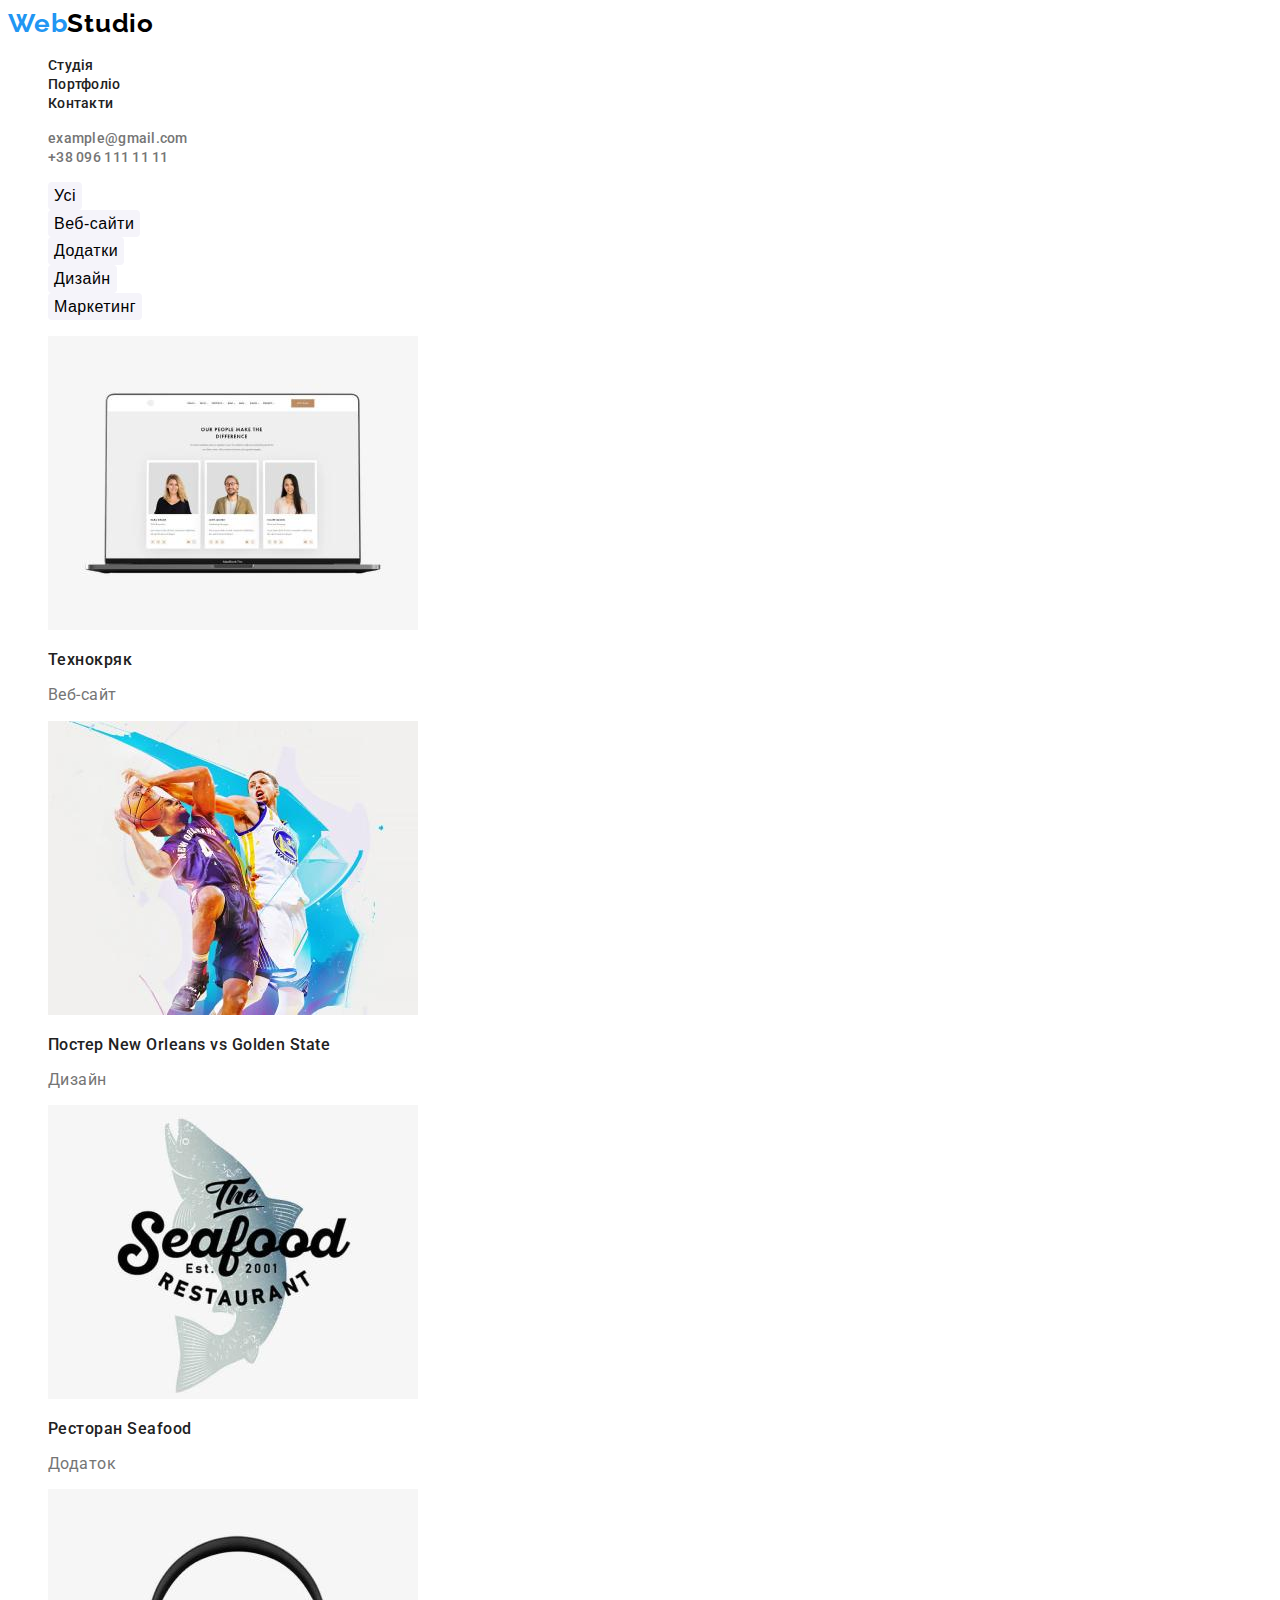
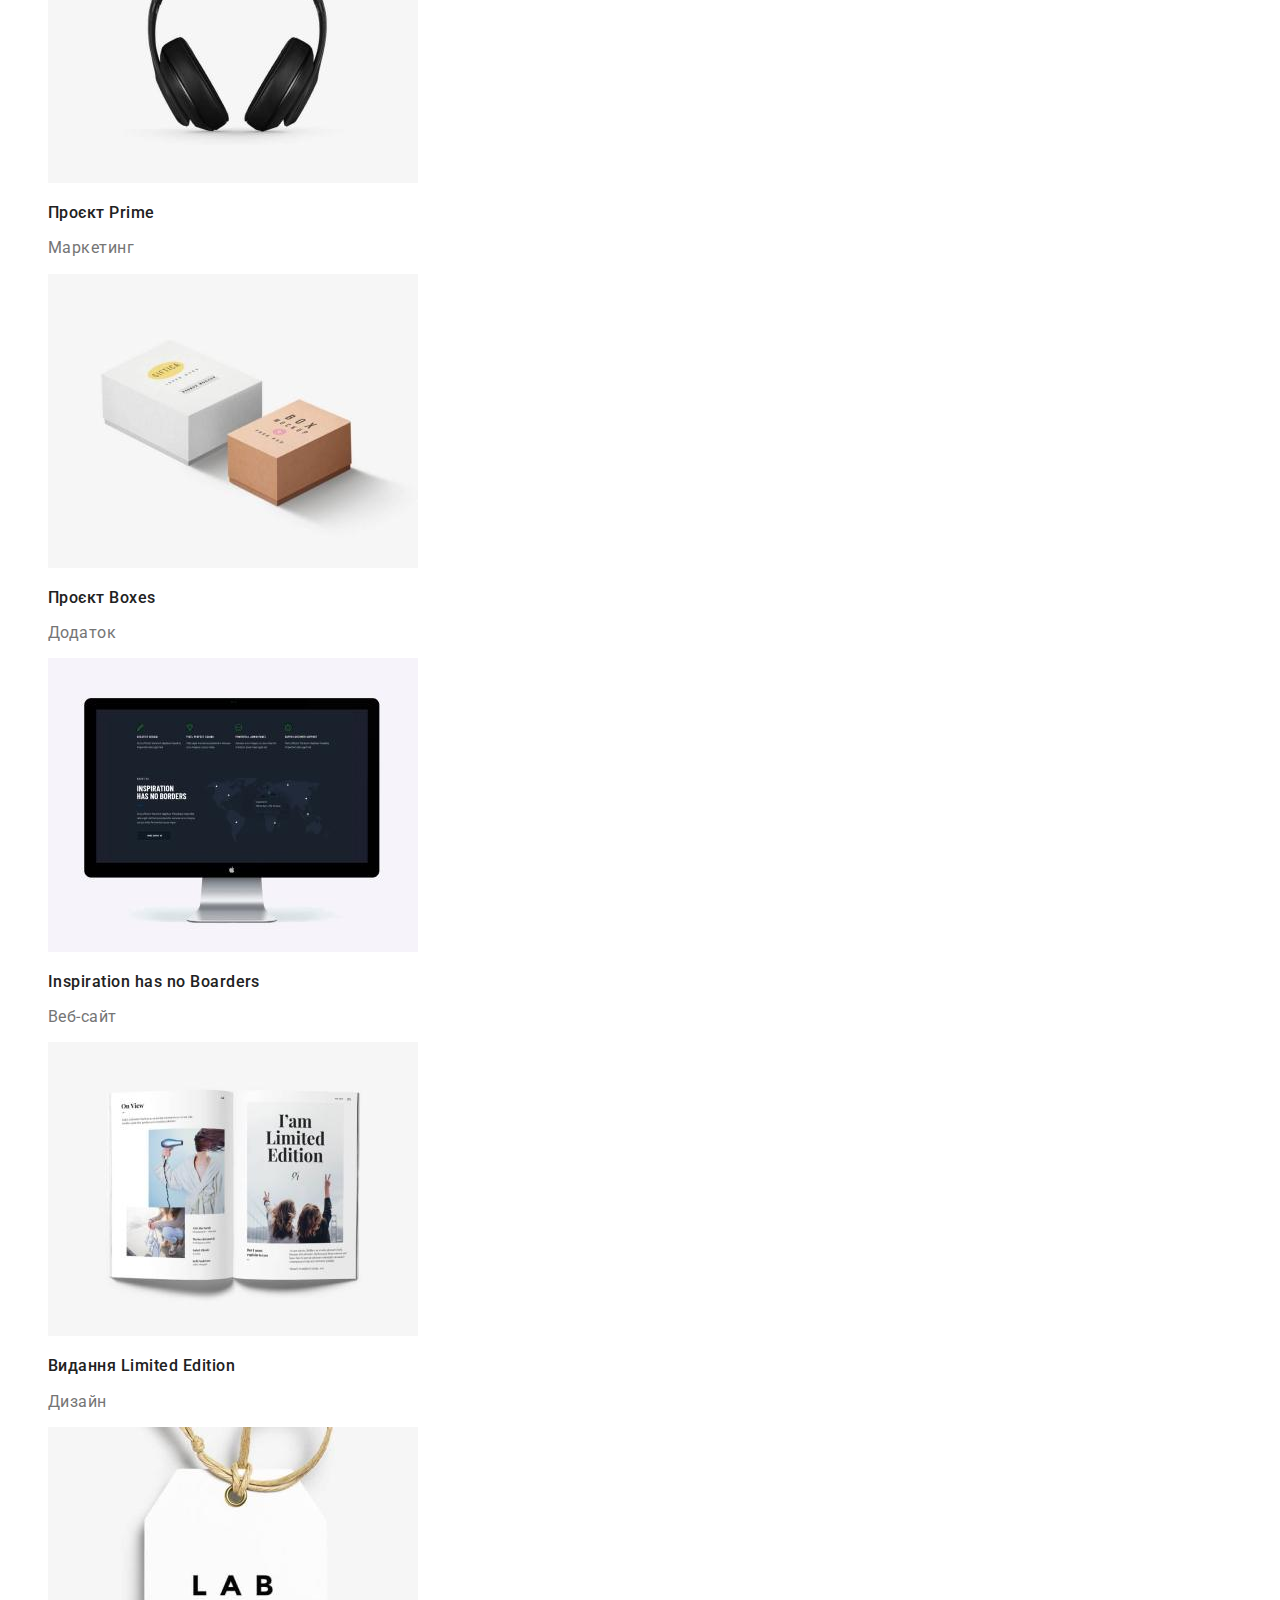
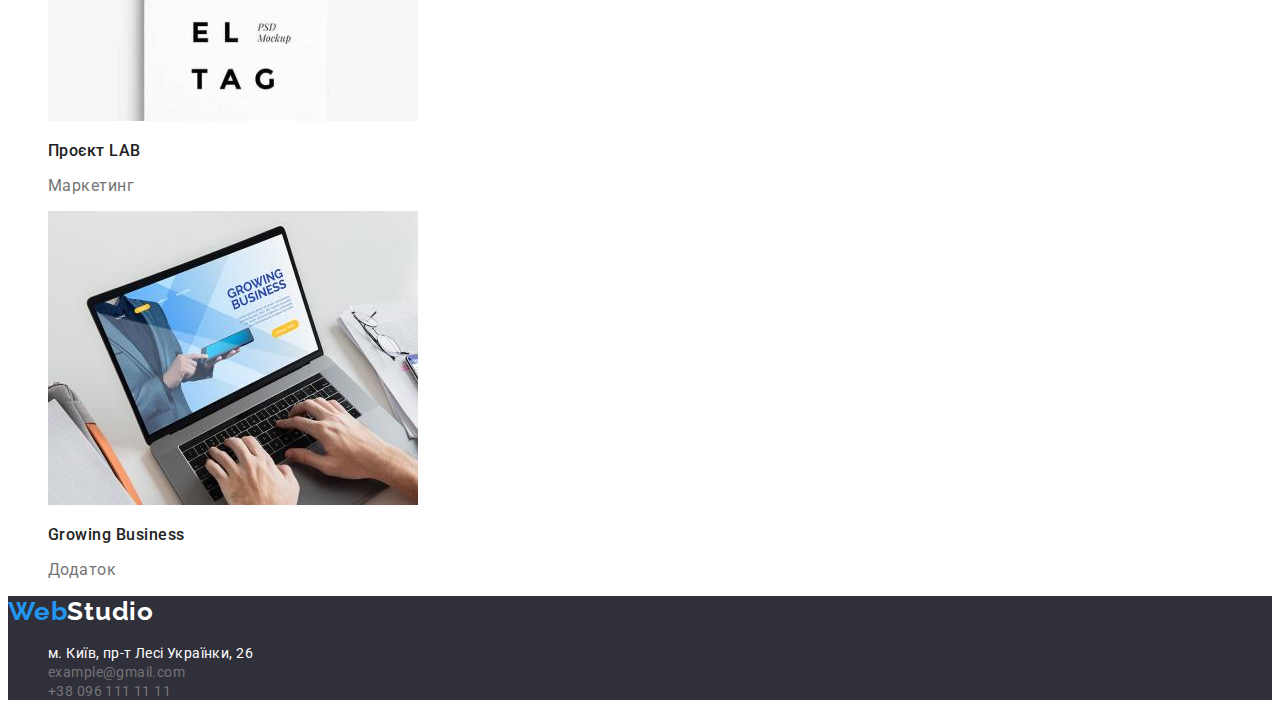
==== portfolio.html @ 1326b2c7 "copied files from goit-markup-hw-02" ====
<!DOCTYPE html>
<html lang="uk">
  <head>
    <meta charset="UTF-8" />
    <meta http-equiv="X-UA-Compatible" content="IE=edge" />
    <meta name="viewport" content="width=device-width, initial-scale=1.0" />
    <title>Портфоліо</title>
    <link rel="stylesheet" href="./css/styles.css" />
    <link rel="preconnect" href="https://fonts.googleapis.com" />
    <link rel="preconnect" href="https://fonts.gstatic.com" crossorigin />
    <link
      href="https://fonts.googleapis.com/css2?family=Raleway:wght@700&family=Roboto:wght@400;500;700;900&display=swap"
      rel="stylesheet"
    />
  </head>
  <body>
    <header>
      <a class="link-logo" href="./index.html"><span>Web</span>Studio</a>
      <nav>
        <ul class="link-nav">
          <li><a class="link" href="./index.html">Студія</a></li>
          <li><a class="link" href="./portfolio.html">Портфоліо</a></li>
          <li><a class="link" href="#">Контакти</a></li>
        </ul>
      </nav>
      <ul class="link-contacts">
        <li>
          <a class="link" href="mailto:info@devstudio.com">example@gmail.com</a>
        </li>
        <li>
          <a class="link" href="tel:+380961111111">+38 096 111 11 11</a>
        </li>
      </ul>
    </header>
    <main>
      <section class="portfolio">
        <h1 class="visually-hidden">Портфоліо</h1>
        <ul>
          <li>
            <button class="btn" type="button">Усі</button>
          </li>
          <li>
            <button class="btn" type="button">Веб-сайти</button>
          </li>
          <li>
            <button class="btn" type="button">Додатки</button>
          </li>
          <li>
            <button class="btn" type="button">Дизайн</button>
          </li>
          <li>
            <button class="btn" type="button">Маркетинг</button>
          </li>
        </ul>
        <ul class="portfolio-list">
          <li>
            <img src="./images/portfolio-img/img_1.jpg" alt="img" width="370" />
            <h3 class="our-works">Технокряк</h3>
            <p class="work-type">Веб-сайт</p>
          </li>
          <li>
            <img src="./images/portfolio-img/img_2.jpg" alt="img" width="370" />
            <h3 class="our-works">Постер New Orleans vs Golden State</h3>
            <p class="work-type">Дизайн</p>
          </li>
          <li>
            <img src="./images/portfolio-img/img_3.jpg" alt="img" width="370" />
            <h3 class="our-works">Ресторан Seafood</h3>
            <p class="work-type">Додаток</p>
          </li>
          <li>
            <img src="./images/portfolio-img/img_4.jpg" alt="img" width="370" />
            <h3 class="our-works">Проєкт Prime</h3>
            <p class="work-type">Маркетинг</p>
          </li>
          <li>
            <img src="./images/portfolio-img/img_5.jpg" alt="img" width="370" />
            <h3 class="our-works">Проєкт Boxes</h3>
            <p class="work-type">Додаток</p>
          </li>
          <li>
            <img src="./images/portfolio-img/img_6.jpg" alt="img" width="370" />
            <h3 class="our-works">Inspiration has no Boarders</h3>
            <p class="work-type">Веб-сайт</p>
          </li>
          <li>
            <img src="./images/portfolio-img/img_7.jpg" alt="img" width="370" />
            <h3 class="our-works">Видання Limited Edition</h3>
            <p class="work-type">Дизайн</p>
          </li>
          <li>
            <img src="./images/portfolio-img/img_8.jpg" alt="img" width="370" />
            <h3 class="our-works">Проєкт LAB</h3>
            <p class="work-type">Маркетинг</p>
          </li>
          <li>
            <img src="./images/portfolio-img/img_9.jpg" alt="img" width="370" />
            <h3 class="our-works">Growing Business</h3>
            <p class="work-type">Додаток</p>
          </li>
        </ul>
      </section>
    </main>
    <footer class="page-bottom">
      <a class="link-logo-bottom" href="./index.html"
        ><span class="web-word">Web</span>Studio</a
      >
      <address class="contacts">
        <ul class="link-contacts">
          <li class="location">
            <a
              class="link-bottom"
              href="https://goo.gl/maps/7kxBD52CgUuhiN939"
              target="_blank"
              rel="noopener nofollow noreferrer"
              >м. Київ, пр-т Лесі Українки, 26</a
            >
          </li>
          <li>
            <a class="link-bottom" href="mailto:info@devstudio.com"
              >example@gmail.com</a
            >
          </li>
          <li>
            <a class="link-bottom" href="tel:+380961111111"
              >+38 096 111 11 11</a
            >
          </li>
        </ul>
      </address>
    </footer>
  </body>
</html>
---- css/styles.css ----
:root {
  --primary-color: #212121;
  --secondary-color: #757575;
  --banner-color: #2f303a;
  --white-color: #fff;
  --black-color: #000;
  --bluelite-color: #2196f3;
  --btnhover-color: #0b79d3;
  --bckgrnd-color: #f5f4fa;
  --main-font-family: "Roboto", sans-serif;
  --additional-font-family: "Raleway", sans-serif;
}

body {
  font-family: var(--main-font-family);
  color: var(--primary-color);
}

ul {
  list-style-type: none;
}

.visually-hidden {
  position: absolute;
  white-space: nowrap;
  width: 1px;
  height: 1px;
  overflow: hidden;
  border: 0;
  padding: 0;
  clip: rect(0 0 0 0);
  clip-path: inset(50%);
  margin: -1px;
}

.contacts {
  font-style: normal;
}

.link-logo {
  font-family: var(--additional-font-family);
  font-size: 26px;
  font-weight: 700;
  line-height: 1.2;
  letter-spacing: 0.03em;
  color: var(--black-color);
  text-decoration: none;
}

.link-logo > span {
  color: var(--bluelite-color);
}

.link {
  font-size: 14px;
  font-weight: 500;
  line-height: 1.1;
  letter-spacing: 0.02em;
  color: var(--primary-color);
  text-decoration: none;
}
.link:hover {
  color: var(--bluelite-color);
}

.link:focus {
  color: var(--bluelite-color);
}

.link-contacts .link {
  color: var(--secondary-color);
}

.link-contacts .link:hover {
  color:var(--bluelite-color);
}

.link-contacts .link:focus {
  color: var(--bluelite-color);
}

.hero {
  background-color: var(--banner-color);
  color: var(--white-color);
}

.hero-heading {
    font-size: 44px;
    font-weight: 900;
    line-height: 1.36;
    text-transform: uppercase;
    letter-spacing: 0.06em;
}

.hero-btn {
  background-color: var(--bluelite-color);
  color: var(--white-color);
  font-size: 16px;
  font-weight: 700;
  line-height: 1.9;
  border: none;
}
.hero-btn:hover {
  background-color: var(--btnhover-color);
}

.points {
  font-size: 14px;
  line-height: 1.1;
  letter-spacing: 0.03em;
  text-transform: uppercase;  
}

.description {
  font-size: 14px;
  line-height: 1.7;
  letter-spacing: 0.03em;
  color: var(--secondary-color);
}

.our-job-heading {
  font-size: 36px;
  line-height: 1.2;
  letter-spacing: 0.03em;
}

.our-team {
  background-color: var(--bckgrnd-color);
}

.our-team-heading {
   font-size: 36px;
   line-height: 1.2;
   letter-spacing: 0.03;

}

.workers {
  font-size: 16px;
  font-weight: 500;
  line-height: 1.2;
  letter-spacing: 0.03em;
}

.position {
    font-size: 16px;
    line-height: 1.2;
    letter-spacing: 0.03em;
    color: var(--secondary-color);
}

.page-bottom {
  background-color: var(--banner-color);
}

.location .link-bottom {
  color: var(--white-color);
}

.link-bottom {
  font-size: 14px;
  line-height: 1.2;
  letter-spacing: 0.03em;
  color: var(--secondary-color);
  text-decoration: none;
}

.link-bottom:hover {
  color: var(--bluelite-color);
}

.link-bottom:focus {
  color: var(--bluelite-color);
}

.link-logo-bottom {
  font-family: var(--additional-font-family);
  font-size: 26px;
  font-weight: 700;
  line-height: 1.2;
  letter-spacing: 0.03em;
  color: var(--white-color);
  text-decoration: none;
}

.link-logo-bottom > span {
  color: var(--bluelite-color);
}

.btn {
  background-color: var(--bckgrnd-color);
  font-weight: 500;
  font-size: 16px;
  line-height: 1.6;
  letter-spacing: 0.03em;
  cursor: pointer;
  border: none;
  border-radius: 4px;
}

.btn:hover {
  background-color: var(--bluelite-color);
  color: var(--white-color);
}

.btn:focus {
  background-color: var(--bluelite-color);
  color: var(--white-color);
}

.our-works   {
  font-size: 16px;
  font-weight: 500;
  line-height: 1.2;
  letter-spacing: 0.03em;
}

.work-type {
  font-size: 16px;
  line-height: 1.2;
  letter-spacing: 0.03em;
  color: var(--secondary-color);
}
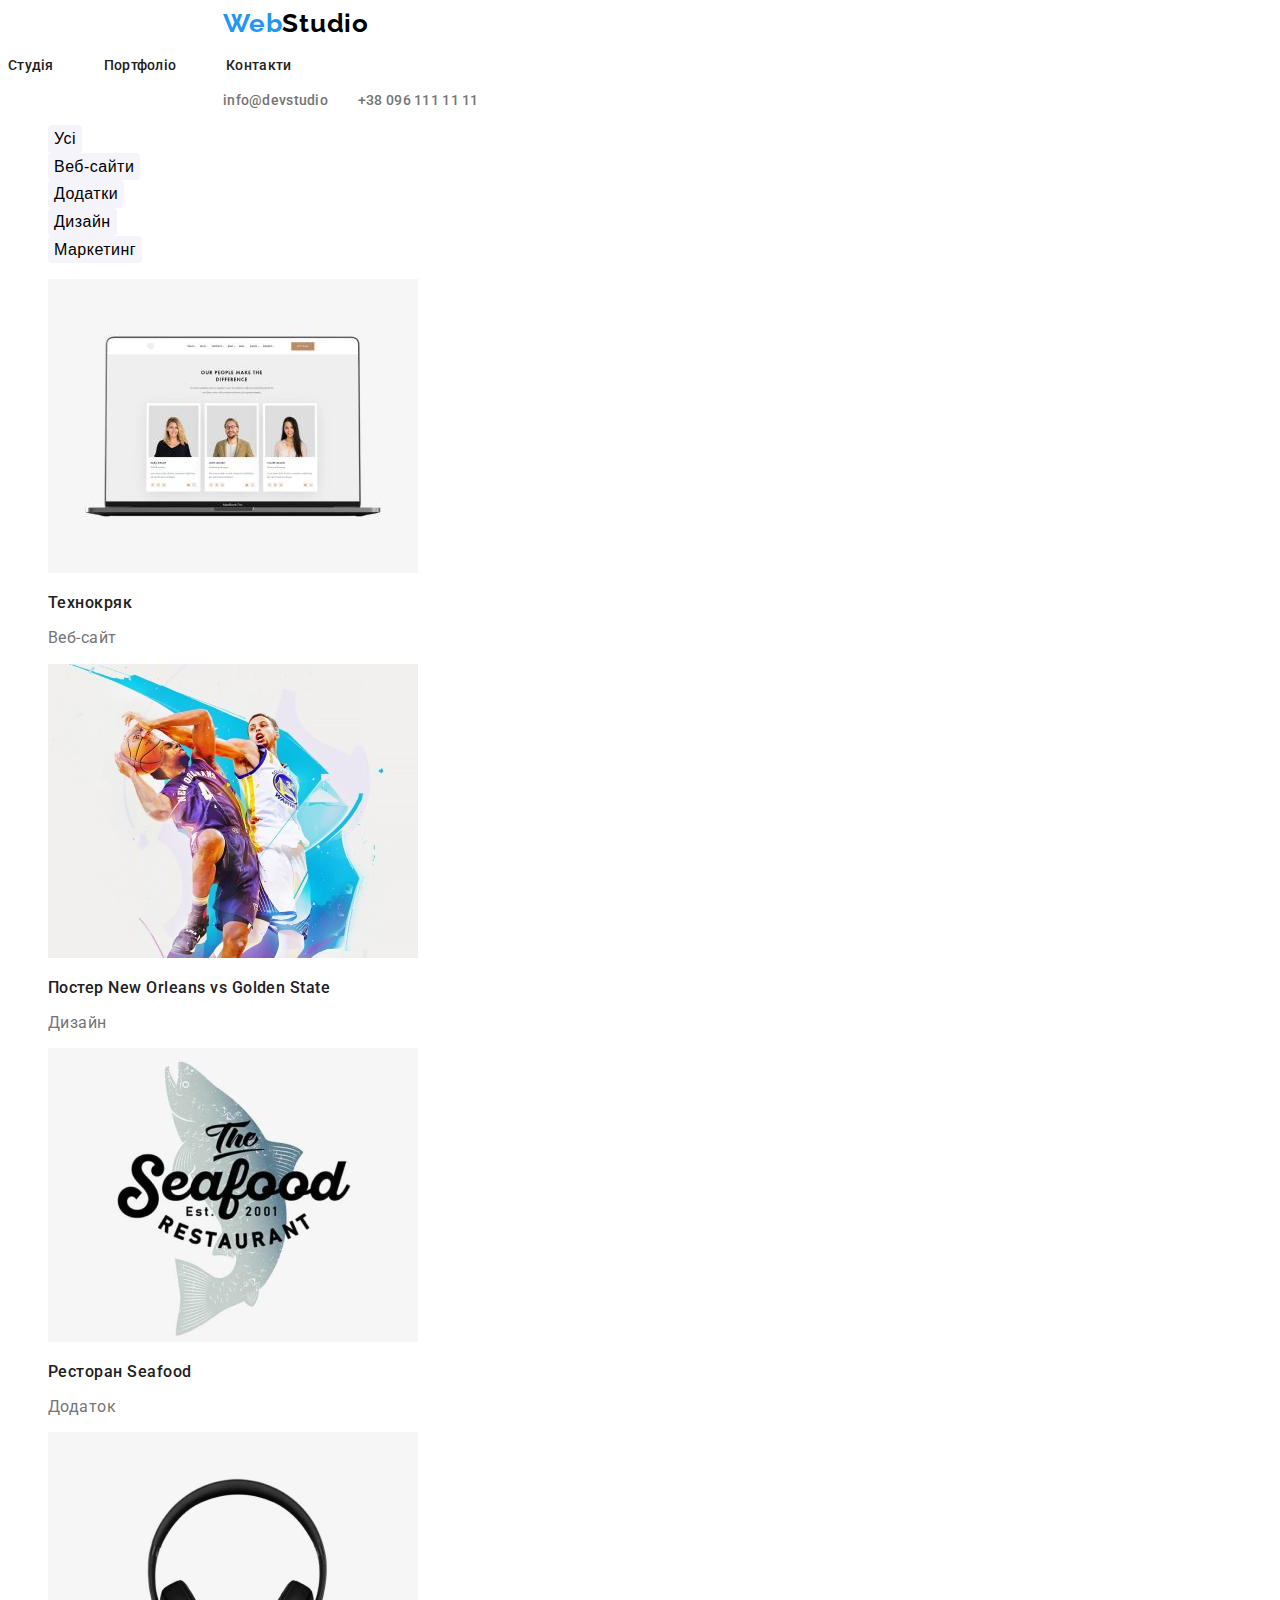
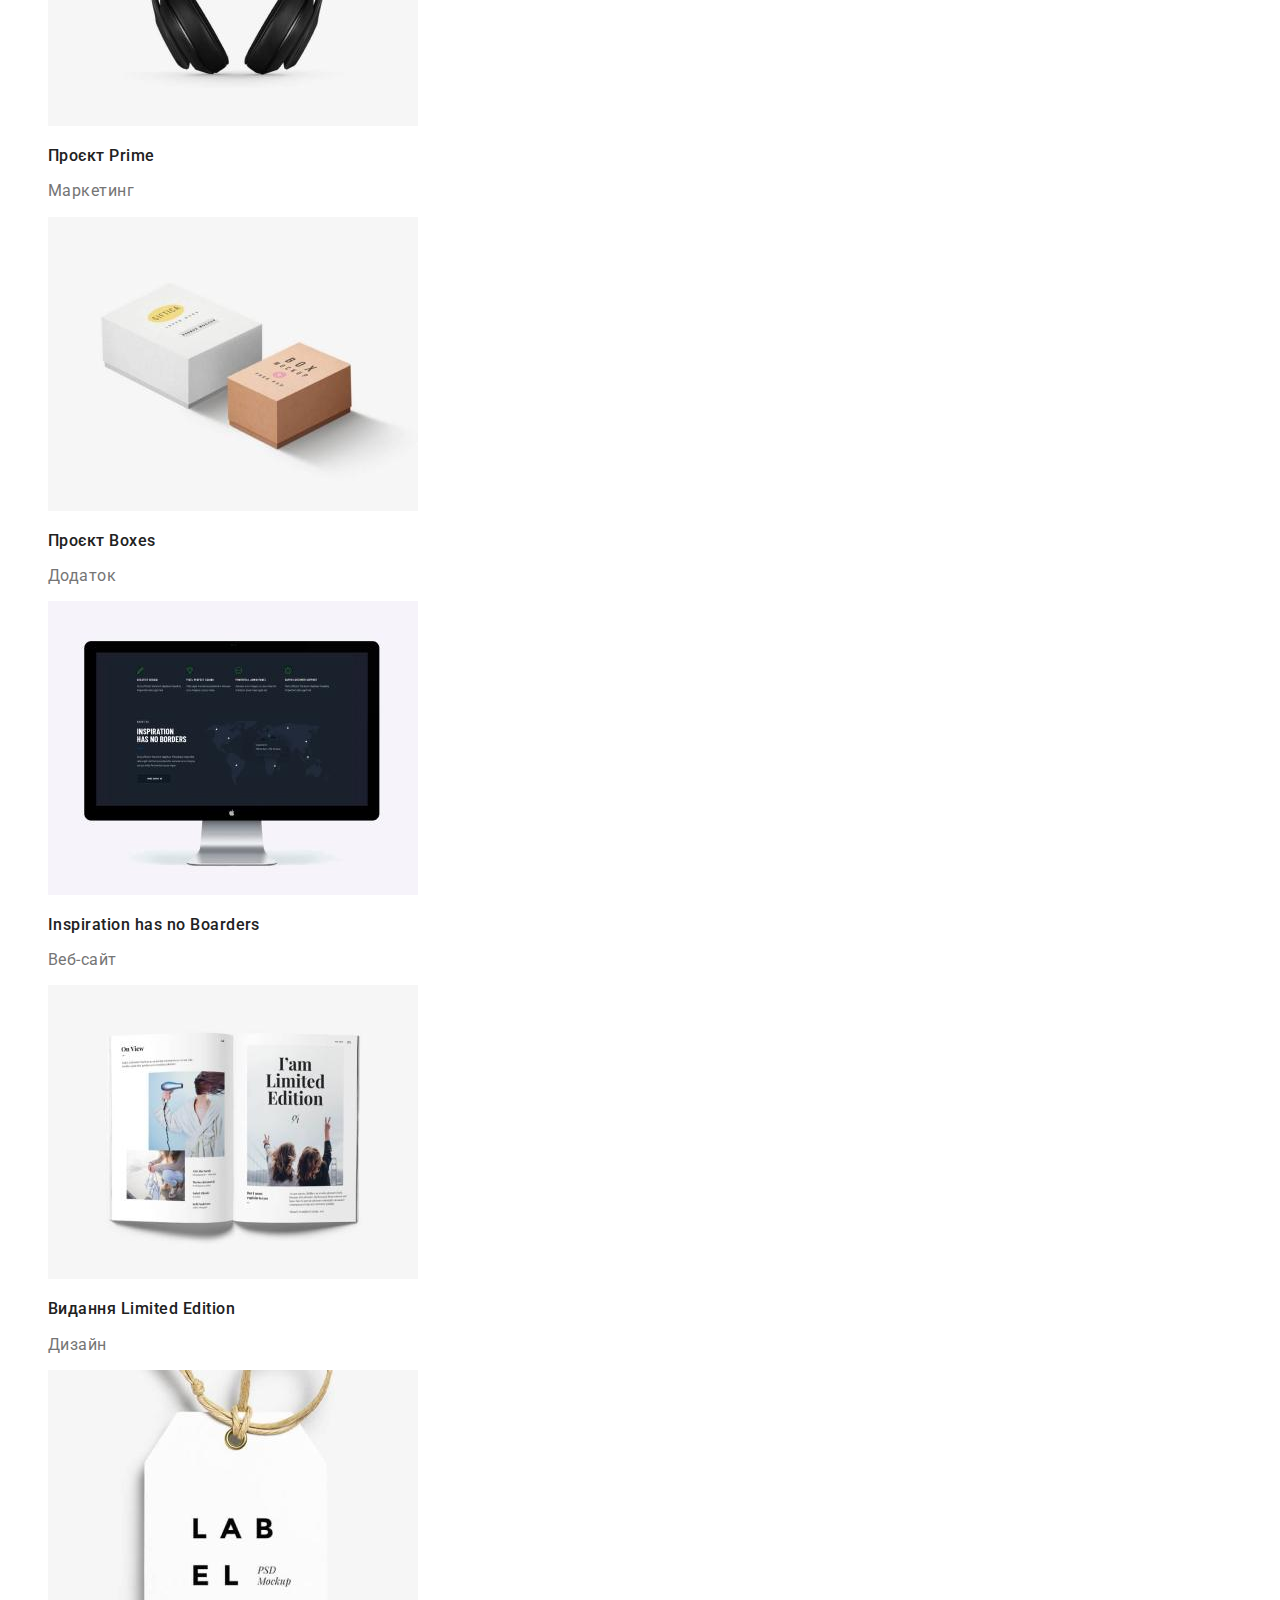
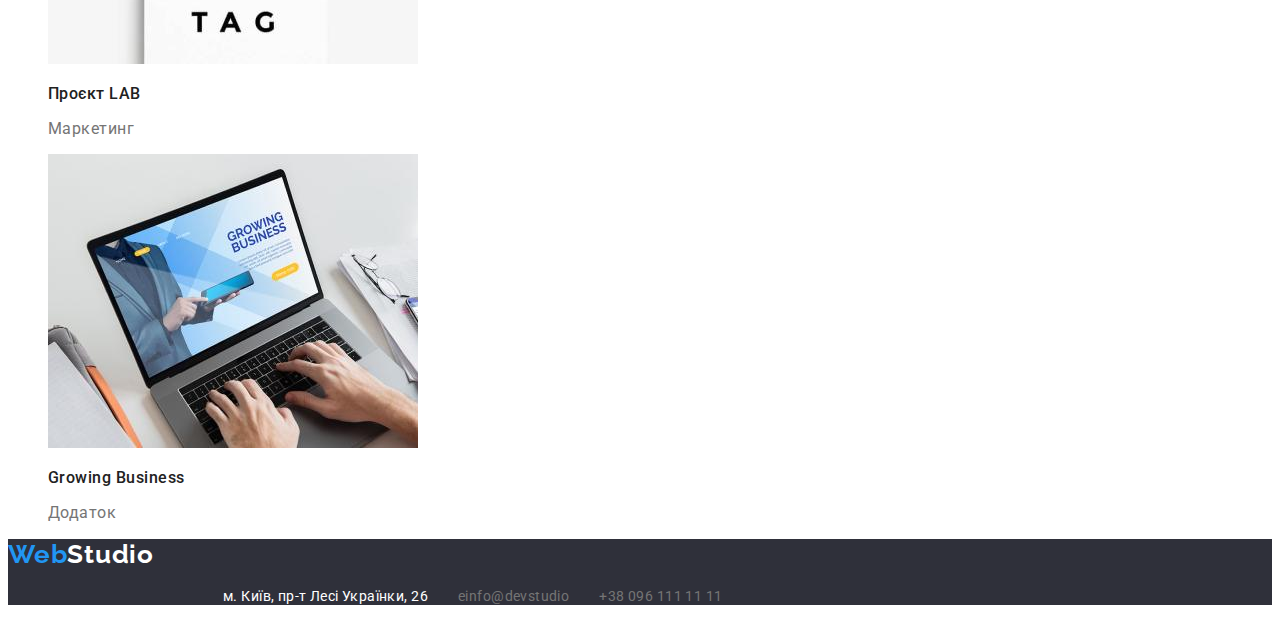
==== commit b82614e2: "finish header" ====
--- a/portfolio.html
+++ b/portfolio.html
@@ -25,7 +25,7 @@
       </nav>
       <ul class="link-contacts">
         <li>
-          <a class="link" href="mailto:info@devstudio.com">example@gmail.com</a>
+          <a class="link" href="mailto:info@devstudio.com">info@devstudio</a>
         </li>
         <li>
           <a class="link" href="tel:+380961111111">+38 096 111 11 11</a>
@@ -118,7 +118,7 @@
           </li>
           <li>
             <a class="link-bottom" href="mailto:info@devstudio.com"
-              >example@gmail.com</a
+              >einfo@devstudio</a
             >
           </li>
           <li>
--- a/css/styles.css
+++ b/css/styles.css
@@ -20,6 +20,40 @@
   list-style-type: none;
 }
 
+.container {
+  max-width: 1230px;
+  margin: 0 auto;
+  padding: 0 15px;
+}
+
+.header-container {
+  display: flex;
+  align-items: center;
+  max-height: 80px;
+  margin: 0 ;
+  border-bottom: 1px ;
+}
+.link-logo {
+  margin-right: 93px;
+  padding-left: 215px;
+}
+
+.link-nav {
+  display: flex;
+  margin-right: auto;
+  padding: 0;
+  gap: 50px;
+}
+
+.link-contacts {
+  display: flex;
+  margin-left: auto;
+  padding-left: 215px;
+  gap: 30px;
+}
+
+
+
 .visually-hidden {
   position: absolute;
   white-space: nowrap;
@@ -90,6 +124,8 @@
     line-height: 1.36;
     text-transform: uppercase;
     letter-spacing: 0.06em;
+    text-align: center;
+    padding: 200px 452px 30px;
 }
 
 .hero-btn {
@@ -99,7 +135,11 @@
   font-weight: 700;
   line-height: 1.9;
   border: none;
-}
+  padding: 10px 32px;
+  box-shadow: 0 4px 4px rgba(0, 0, 0, 0.15);
+  border-radius: 4px;
+  margin: 0 auto;
+ }
 .hero-btn:hover {
   background-color: var(--btnhover-color);
 }
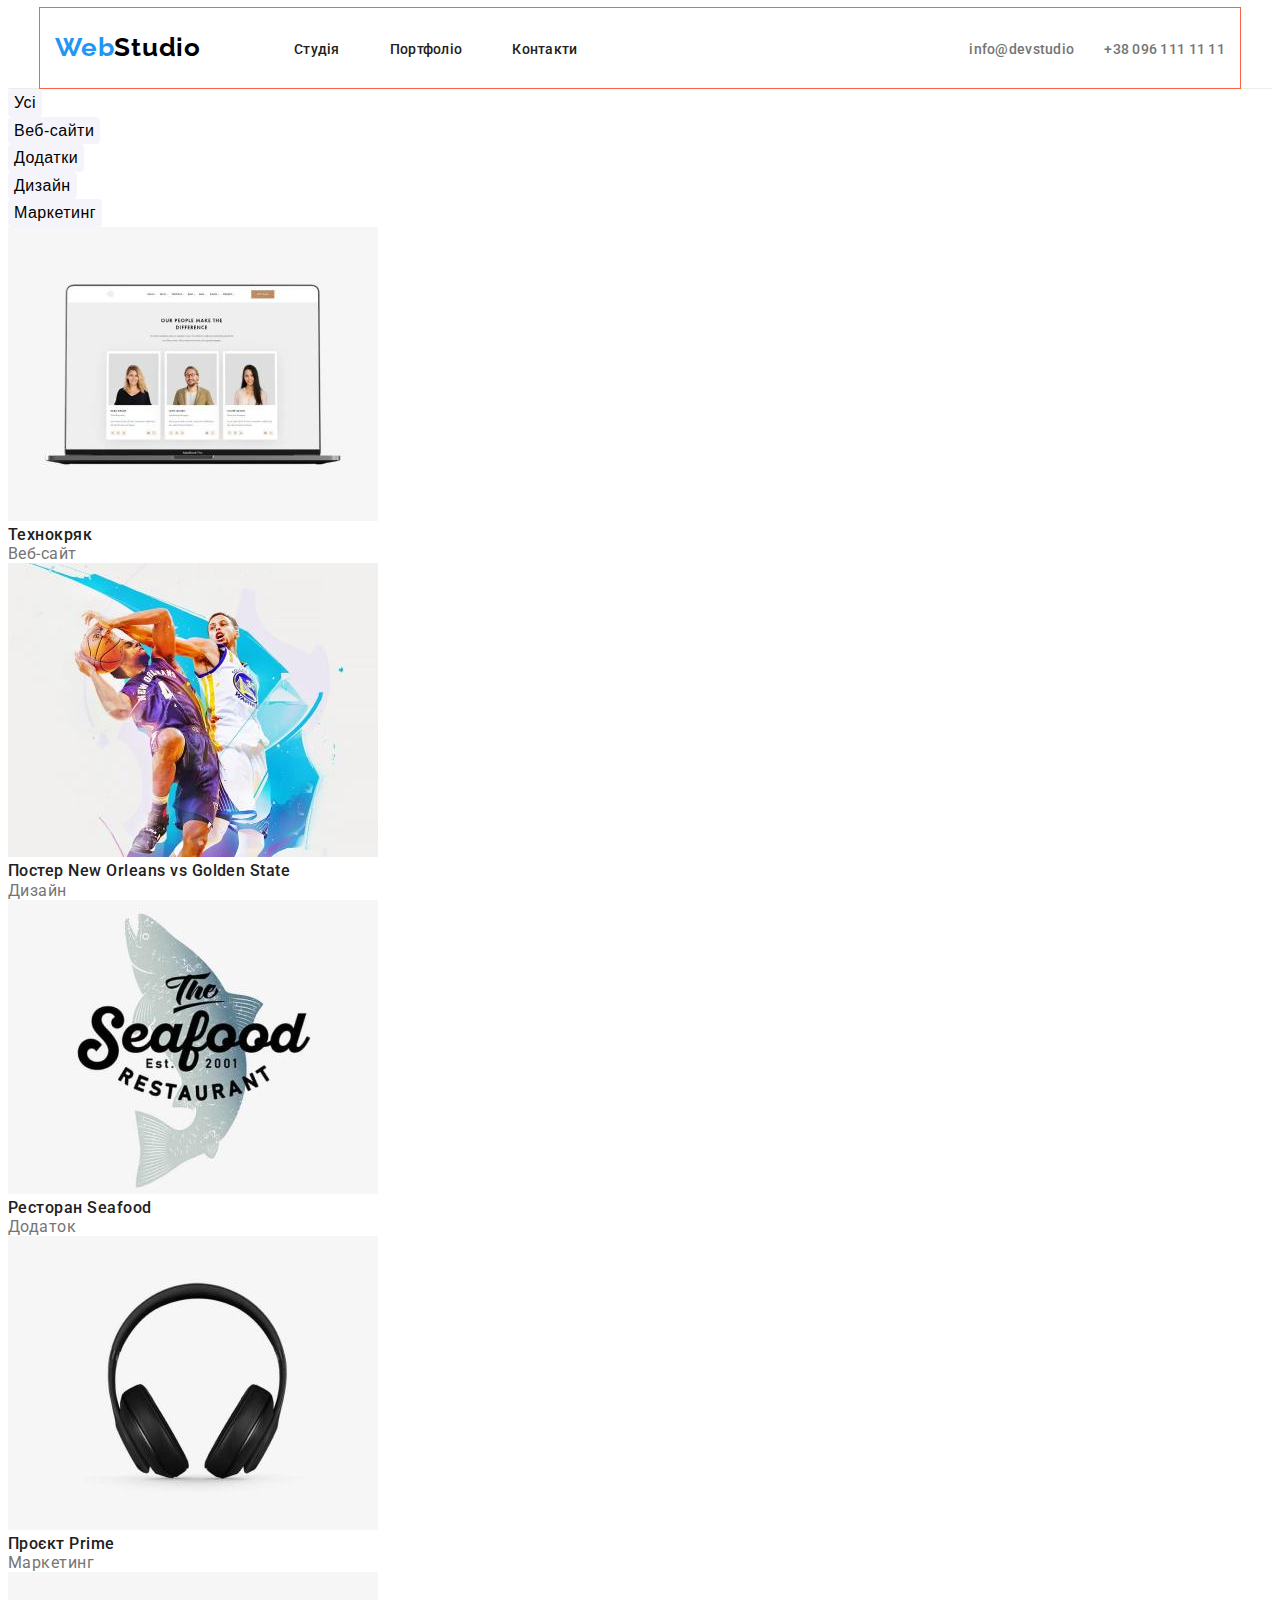
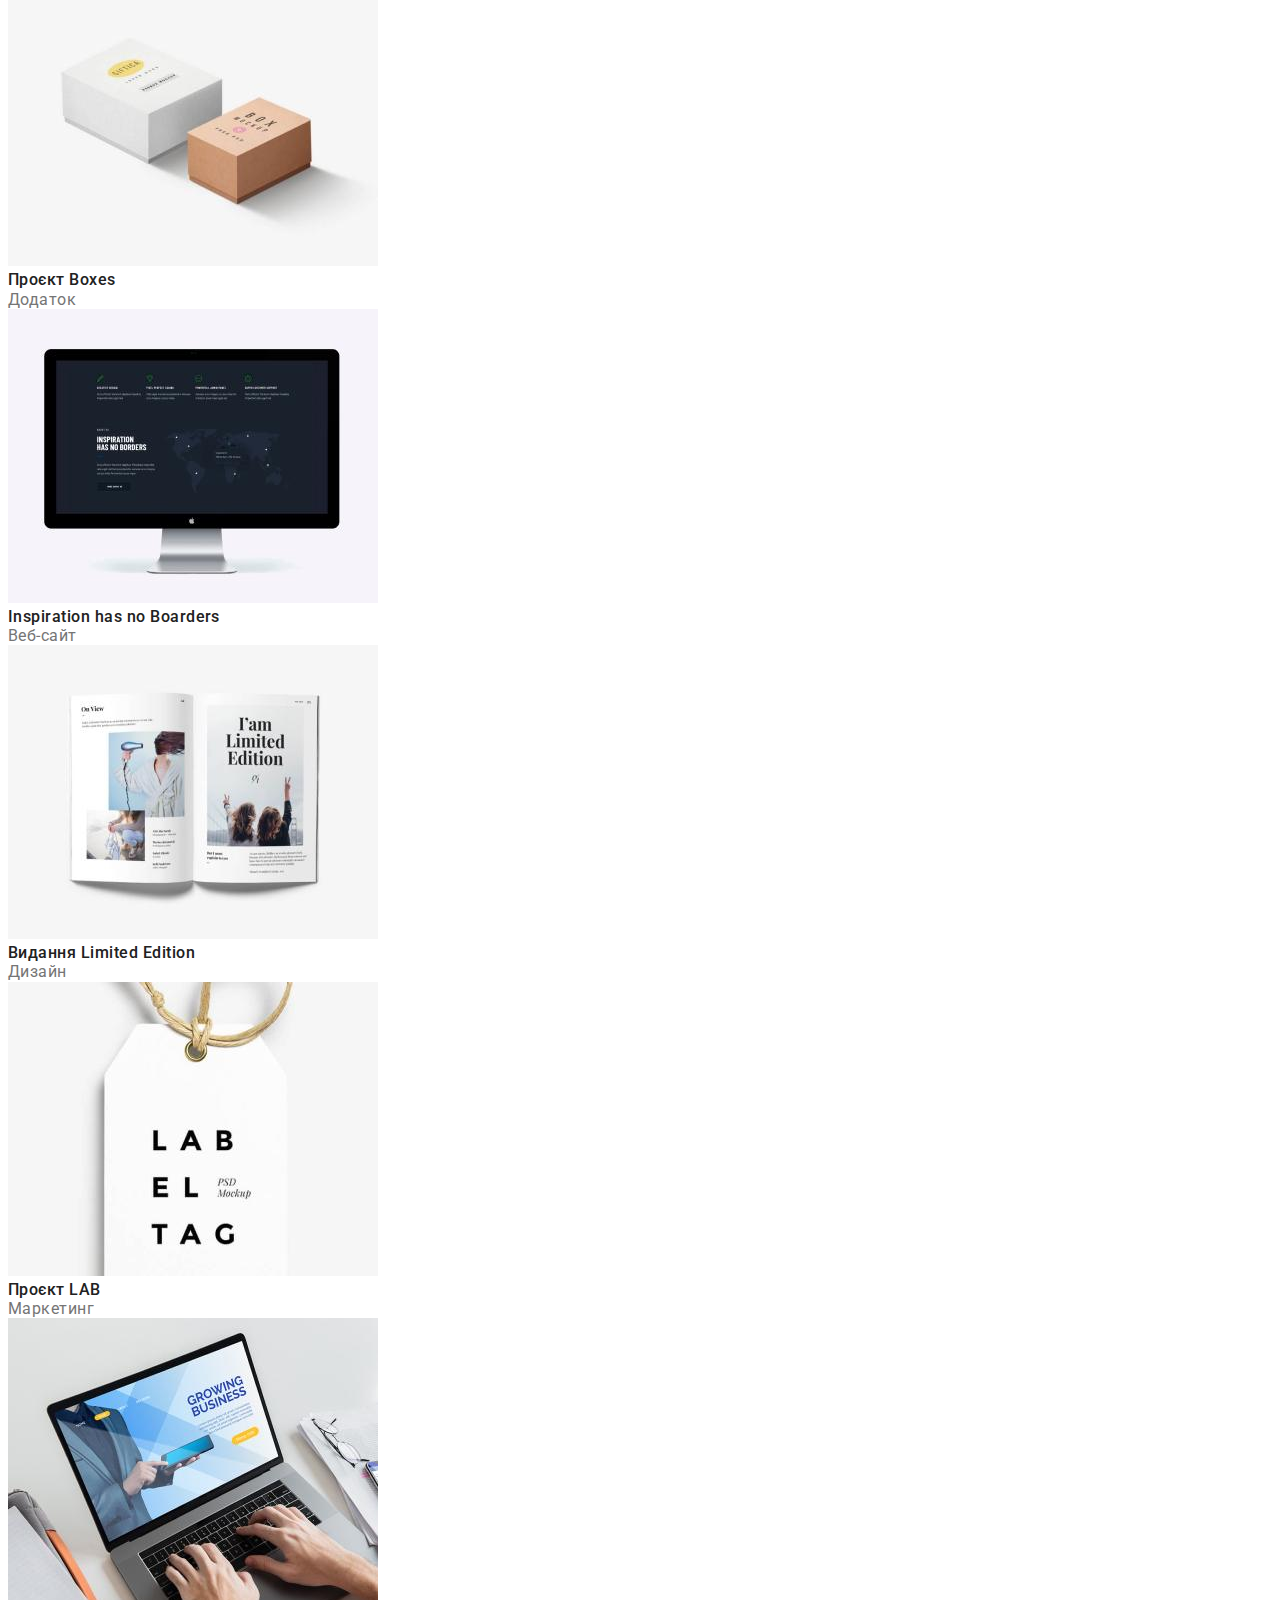
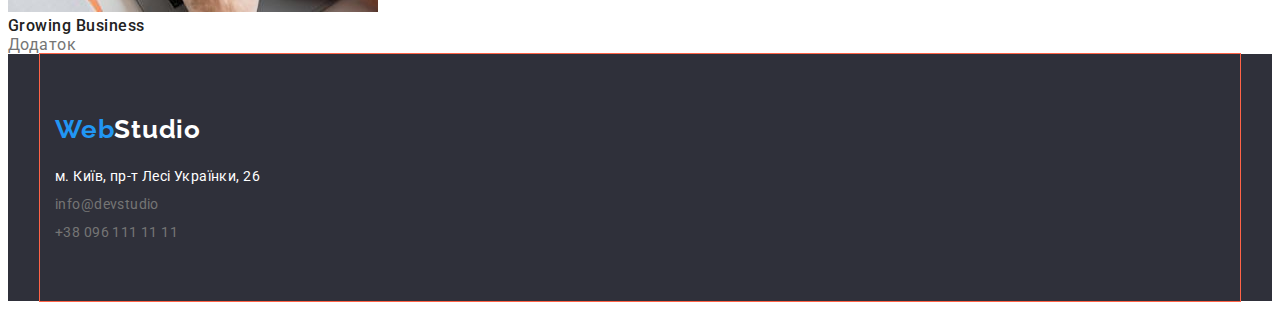
==== commit c0f10a4a: "correct css class link-contacts added with class  with class page-footer" ====
--- a/portfolio.html
+++ b/portfolio.html
@@ -14,23 +14,29 @@
     />
   </head>
   <body>
-    <header>
-      <a class="link-logo" href="./index.html"><span>Web</span>Studio</a>
-      <nav>
-        <ul class="link-nav">
-          <li><a class="link" href="./index.html">Студія</a></li>
-          <li><a class="link" href="./portfolio.html">Портфоліо</a></li>
-          <li><a class="link" href="#">Контакти</a></li>
-        </ul>
-      </nav>
-      <ul class="link-contacts">
-        <li>
-          <a class="link" href="mailto:info@devstudio.com">info@devstudio</a>
-        </li>
-        <li>
-          <a class="link" href="tel:+380961111111">+38 096 111 11 11</a>
-        </li>
-      </ul>
+    <header class="header-page">
+      <div class="container">
+        <div class="header-container">
+          <a class="link-logo" href="./index.html"><span>Web</span>Studio</a>
+          <nav>
+            <ul class="link-nav">
+              <li><a class="link" href="./index.html">Студія</a></li>
+              <li><a class="link" href="./portfolio.html">Портфоліо</a></li>
+              <li><a class="link" href="#">Контакти</a></li>
+            </ul>
+          </nav>
+          <ul class="link-contacts">
+            <li>
+              <a class="link" href="mailto:info@devstudio.com"
+                >info@devstudio</a
+              >
+            </li>
+            <li>
+              <a class="link" href="tel:+380961111111">+38 096 111 11 11</a>
+            </li>
+          </ul>
+        </div>
+      </div>
     </header>
     <main>
       <section class="portfolio">
@@ -102,32 +108,34 @@
       </section>
     </main>
     <footer class="page-bottom">
-      <a class="link-logo-bottom" href="./index.html"
-        ><span class="web-word">Web</span>Studio</a
-      >
-      <address class="contacts">
-        <ul class="link-contacts">
-          <li class="location">
-            <a
-              class="link-bottom"
-              href="https://goo.gl/maps/7kxBD52CgUuhiN939"
-              target="_blank"
-              rel="noopener nofollow noreferrer"
-              >м. Київ, пр-т Лесі Українки, 26</a
-            >
-          </li>
-          <li>
-            <a class="link-bottom" href="mailto:info@devstudio.com"
-              >einfo@devstudio</a
-            >
-          </li>
-          <li>
-            <a class="link-bottom" href="tel:+380961111111"
-              >+38 096 111 11 11</a
-            >
-          </li>
-        </ul>
-      </address>
+      <div class="container">
+        <a class="link-logo-bottom" href="./index.html"
+          ><span class="web-word">Web</span>Studio</a
+        >
+        <address class="contacts">
+          <ul class="link-contacts page-footer">
+            <li class="location">
+              <a
+                class="link-bottom"
+                href="https://goo.gl/maps/7kxBD52CgUuhiN939"
+                target="_blank"
+                rel="noopener nofollow noreferrer"
+                >м. Київ, пр-т Лесі Українки, 26</a
+              >
+            </li>
+            <li class="link-contacts-item">
+              <a class="link-bottom" href="mailto:info@devstudio.com"
+                >info@devstudio</a
+              >
+            </li>
+            <li class="link-contacts-item">
+              <a class="link-bottom" href="tel:+380961111111"
+                >+38 096 111 11 11</a
+              >
+            </li>
+          </ul>
+        </address>
+      </div>
     </footer>
   </body>
 </html>
--- a/css/styles.css
+++ b/css/styles.css
@@ -7,6 +7,7 @@
   --bluelite-color: #2196f3;
   --btnhover-color: #0b79d3;
   --bckgrnd-color: #f5f4fa;
+  --border-bottom-color: #ececec;
   --main-font-family: "Roboto", sans-serif;
   --additional-font-family: "Raleway", sans-serif;
 }
@@ -20,35 +21,42 @@
   list-style-type: none;
 }
 
+h1, h2, h3, h4, h5, h6, p, ul {
+  margin: 0;
+  padding: 0;
+}
+
 .container {
-  max-width: 1230px;
+  max-width: 1170px;
   margin: 0 auto;
   padding: 0 15px;
+  outline:  1px solid tomato;
+}
+.header-page {
+  border-bottom: 1px solid var(--border-bottom-color);
 }
 
 .header-container {
   display: flex;
   align-items: center;
+  margin: 0;
   max-height: 80px;
-  margin: 0 ;
-  border-bottom: 1px ;
-}
-.link-logo {
-  margin-right: 93px;
-  padding-left: 215px;
 }
 
 .link-nav {
   display: flex;
   margin-right: auto;
-  padding: 0;
+  margin-top: 0;
+  margin-bottom: 0;
+  padding: 32px 0;
   gap: 50px;
 }
 
 .link-contacts {
   display: flex;
   margin-left: auto;
-  padding-left: 215px;
+  padding-top: 32px;
+  padding-bottom: 32px;
   gap: 30px;
 }
 
@@ -79,6 +87,8 @@
   letter-spacing: 0.03em;
   color: var(--black-color);
   text-decoration: none;
+  margin-right: 93px;
+  padding: 24px 0 25px 0px;
 }
 
 .link-logo > span {
@@ -116,7 +126,19 @@
 .hero {
   background-color: var(--banner-color);
   color: var(--white-color);
-}
+  margin-top: 0;
+  max-width: 1600px;
+  margin-right: auto;
+  margin-left: auto;
+}
+
+.hero-container {
+  display: flex;
+  flex-direction: column;
+  align-items: center;
+  gap: 30px;
+}
+
 
 .hero-heading {
     font-size: 44px;
@@ -125,10 +147,12 @@
     text-transform: uppercase;
     letter-spacing: 0.06em;
     text-align: center;
-    padding: 200px 452px 30px;
+    padding: 200px 452px 0;
+    
 }
 
 .hero-btn {
+  display: flex;
   background-color: var(--bluelite-color);
   color: var(--white-color);
   font-size: 16px;
@@ -138,30 +162,49 @@
   padding: 10px 32px;
   box-shadow: 0 4px 4px rgba(0, 0, 0, 0.15);
   border-radius: 4px;
-  margin: 0 auto;
+  margin-bottom: 200px;
+  
  }
 .hero-btn:hover {
   background-color: var(--btnhover-color);
 }
 
+.advantages {
+  display: flex;
+  padding-top: 94px;
+  gap: 30px;
+}
+
 .points {
   font-size: 14px;
   line-height: 1.1;
   letter-spacing: 0.03em;
-  text-transform: uppercase;  
-}
+  text-transform: uppercase;
+  margin-bottom: 10px;
+ }
 
 .description {
   font-size: 14px;
   line-height: 1.7;
   letter-spacing: 0.03em;
   color: var(--secondary-color);
+  margin-bottom: 118px;
 }
 
 .our-job-heading {
   font-size: 36px;
   line-height: 1.2;
   letter-spacing: 0.03em;
+  text-align: center;
+  margin-bottom: 50px;
+}
+
+.our-job-items {
+  display: flex;
+  justify-content: space-between;
+  max-height: 294px;
+  padding-bottom: 94px;
+  
 }
 
 .our-team {
@@ -169,13 +212,27 @@
 }
 
 .our-team-heading {
-   font-size: 36px;
-   line-height: 1.2;
-   letter-spacing: 0.03;
-
-}
-
-.workers {
+  font-size: 36px;
+  line-height: 1.2;
+  letter-spacing: 0.03;
+  text-align: center;
+  padding-top: 94px;
+  margin-bottom: 50px;
+}
+
+.our-team-workers {
+  display: flex;
+  gap: 30px;
+  padding-bottom: 94px;
+}
+
+.our-team-worker {
+  background-color: var(--white-color);
+  box-shadow: 0px 1px 3px rgba(0, 0, 0, 0.12), 0px 1px 1px rgba(0, 0, 0, 0.14), 0px 2px 1px rgba(0, 0, 0, 0.2);
+  border-radius: 0px 0px 4px 4px;
+}
+
+.worker {
   font-size: 16px;
   font-weight: 500;
   line-height: 1.2;
@@ -191,6 +248,22 @@
 
 .page-bottom {
   background-color: var(--banner-color);
+  max-width: 1600px;
+  margin: 0 auto;
+}
+
+.page-footer {
+  display: inline-block;
+  padding-top: 20px;
+  padding-bottom: 60px;
+}
+
+.location {
+  margin-bottom: 9px;
+}
+
+.link-contacts-item:not(:last-child) {
+  margin-bottom: 9px;
 }
 
 .location .link-bottom {
@@ -221,6 +294,8 @@
   letter-spacing: 0.03em;
   color: var(--white-color);
   text-decoration: none;
+  display: inline-block;
+  padding-top: 60px;
 }
 
 .link-logo-bottom > span {
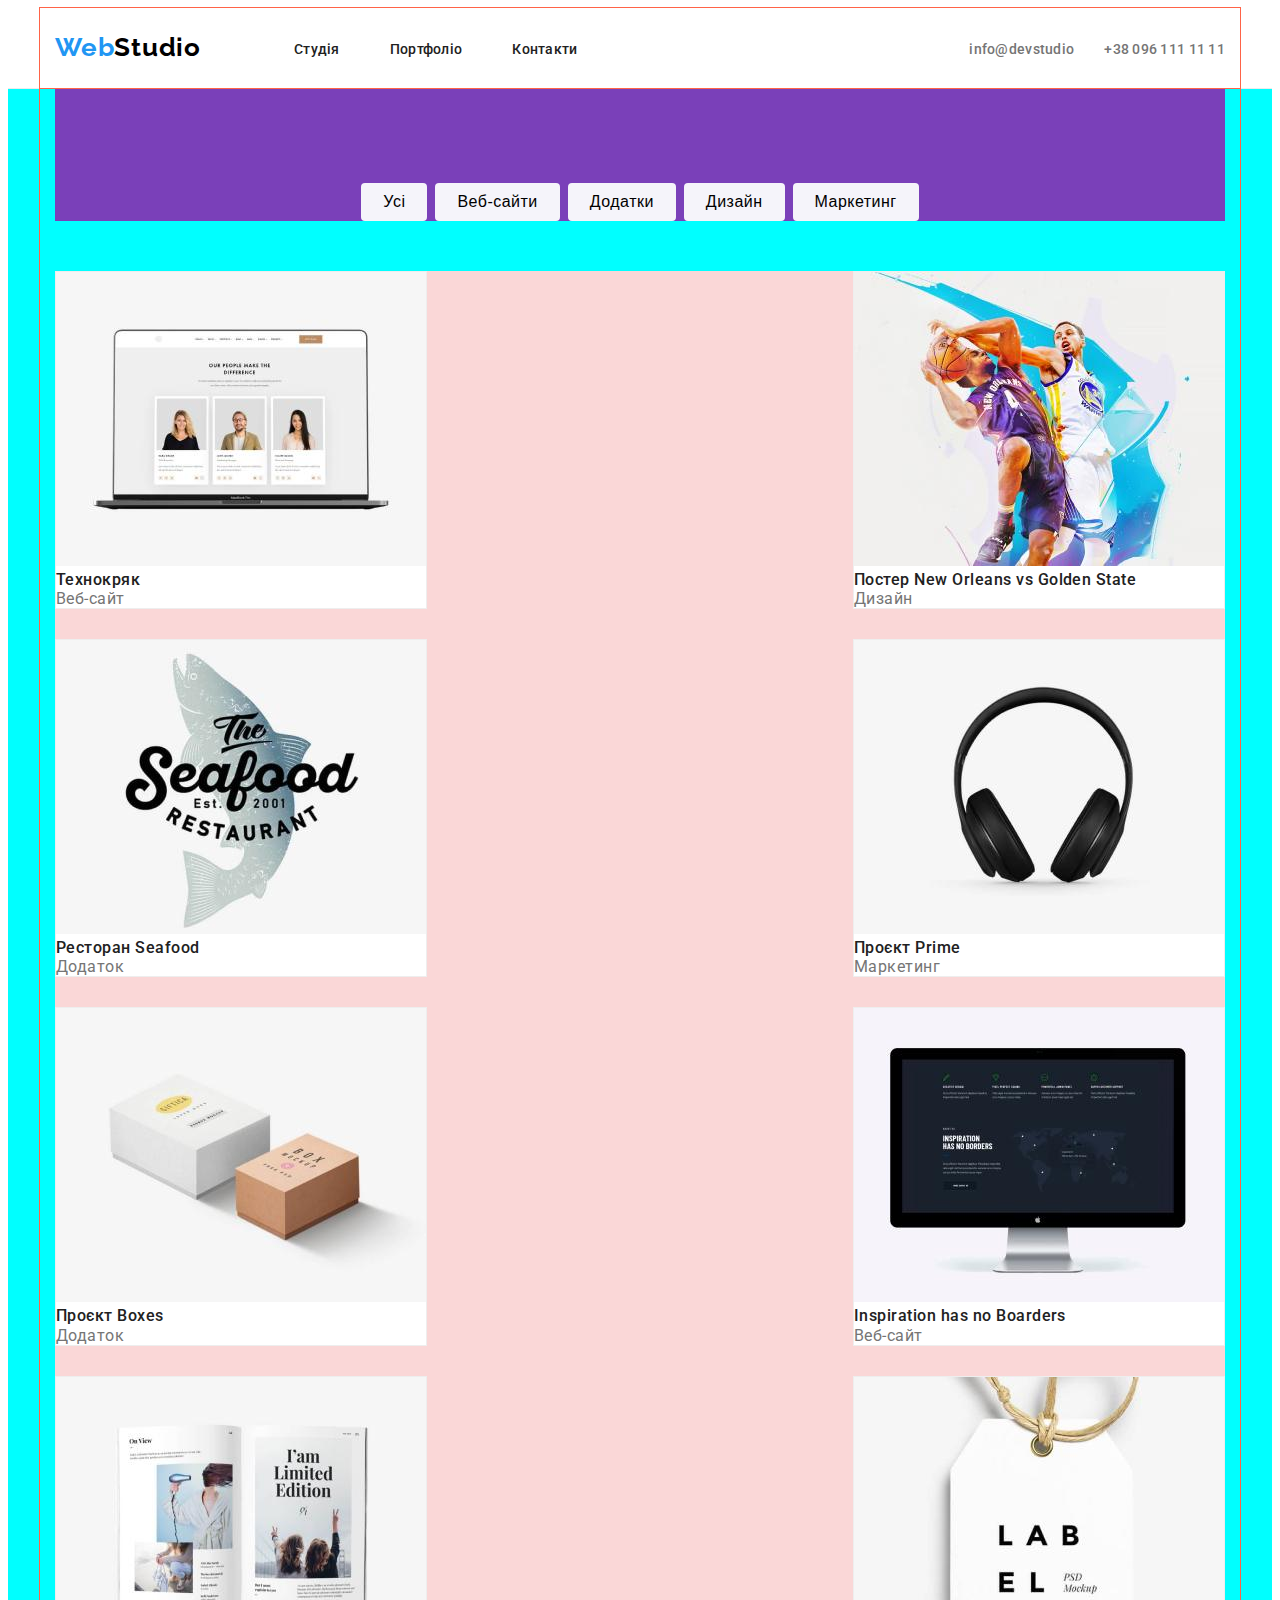
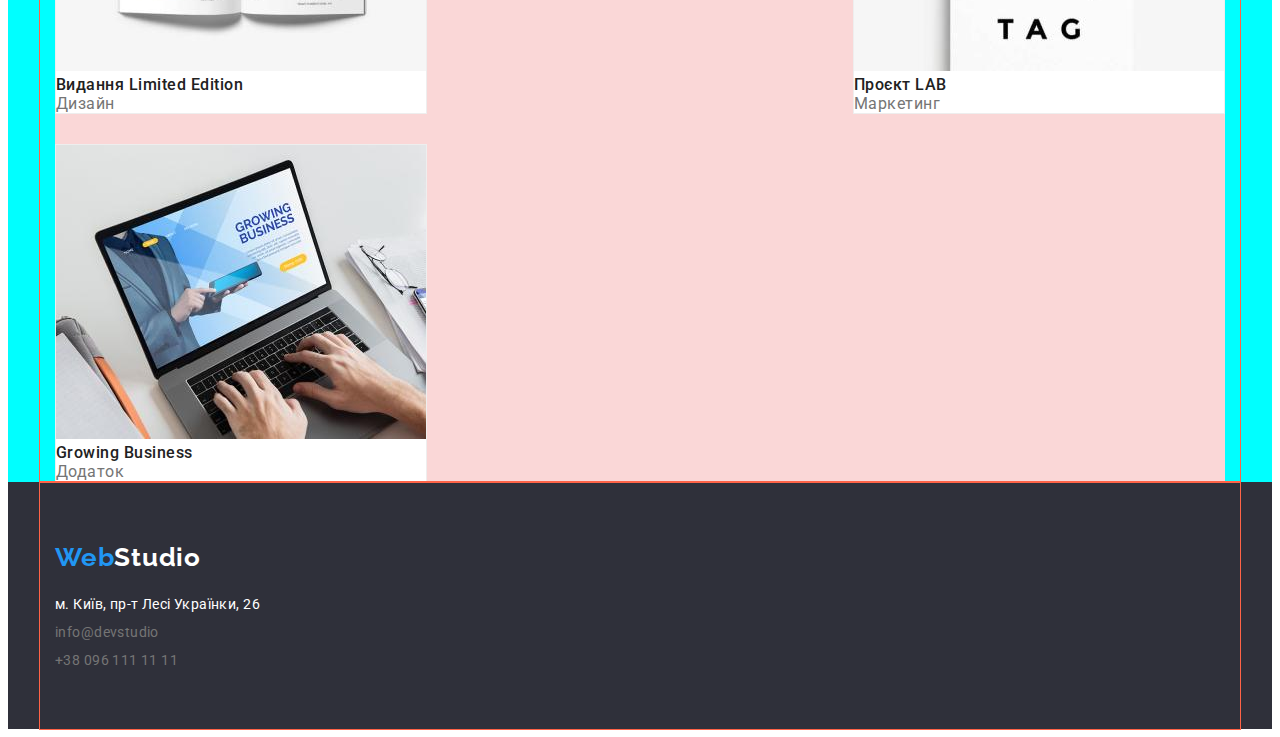
==== commit 67088fec: "correct portfolio.html" ====
--- a/portfolio.html
+++ b/portfolio.html
@@ -40,71 +40,109 @@
     </header>
     <main>
       <section class="portfolio">
-        <h1 class="visually-hidden">Портфоліо</h1>
-        <ul>
-          <li>
-            <button class="btn" type="button">Усі</button>
-          </li>
-          <li>
-            <button class="btn" type="button">Веб-сайти</button>
-          </li>
-          <li>
-            <button class="btn" type="button">Додатки</button>
-          </li>
-          <li>
-            <button class="btn" type="button">Дизайн</button>
-          </li>
-          <li>
-            <button class="btn" type="button">Маркетинг</button>
-          </li>
-        </ul>
-        <ul class="portfolio-list">
-          <li>
-            <img src="./images/portfolio-img/img_1.jpg" alt="img" width="370" />
-            <h3 class="our-works">Технокряк</h3>
-            <p class="work-type">Веб-сайт</p>
-          </li>
-          <li>
-            <img src="./images/portfolio-img/img_2.jpg" alt="img" width="370" />
-            <h3 class="our-works">Постер New Orleans vs Golden State</h3>
-            <p class="work-type">Дизайн</p>
-          </li>
-          <li>
-            <img src="./images/portfolio-img/img_3.jpg" alt="img" width="370" />
-            <h3 class="our-works">Ресторан Seafood</h3>
-            <p class="work-type">Додаток</p>
-          </li>
-          <li>
-            <img src="./images/portfolio-img/img_4.jpg" alt="img" width="370" />
-            <h3 class="our-works">Проєкт Prime</h3>
-            <p class="work-type">Маркетинг</p>
-          </li>
-          <li>
-            <img src="./images/portfolio-img/img_5.jpg" alt="img" width="370" />
-            <h3 class="our-works">Проєкт Boxes</h3>
-            <p class="work-type">Додаток</p>
-          </li>
-          <li>
-            <img src="./images/portfolio-img/img_6.jpg" alt="img" width="370" />
-            <h3 class="our-works">Inspiration has no Boarders</h3>
-            <p class="work-type">Веб-сайт</p>
-          </li>
-          <li>
-            <img src="./images/portfolio-img/img_7.jpg" alt="img" width="370" />
-            <h3 class="our-works">Видання Limited Edition</h3>
-            <p class="work-type">Дизайн</p>
-          </li>
-          <li>
-            <img src="./images/portfolio-img/img_8.jpg" alt="img" width="370" />
-            <h3 class="our-works">Проєкт LAB</h3>
-            <p class="work-type">Маркетинг</p>
-          </li>
-          <li>
-            <img src="./images/portfolio-img/img_9.jpg" alt="img" width="370" />
-            <h3 class="our-works">Growing Business</h3>
-            <p class="work-type">Додаток</p>
-          </li>
-        </ul>
+        <div class="container">
+          <h1 class="visually-hidden">Портфоліо</h1>
+          <ul class="btn-list">
+            <li>
+              <button class="btn" type="button">Усі</button>
+            </li>
+            <li>
+              <button class="btn" type="button">Веб-сайти</button>
+            </li>
+            <li>
+              <button class="btn" type="button">Додатки</button>
+            </li>
+            <li>
+              <button class="btn" type="button">Дизайн</button>
+            </li>
+            <li>
+              <button class="btn" type="button">Маркетинг</button>
+            </li>
+          </ul>
+          <ul class="portfolio-list">
+            <li class="portfolio-list-item">
+              <img
+                src="./images/portfolio-img/img_1.jpg"
+                alt="img"
+                width="370"
+              />
+              <h3 class="our-works">Технокряк</h3>
+              <p class="work-type">Веб-сайт</p>
+            </li>
+            <li class="portfolio-list-item">
+              <img
+                src="./images/portfolio-img/img_2.jpg"
+                alt="img"
+                width="370"
+              />
+              <h3 class="our-works">Постер New Orleans vs Golden State</h3>
+              <p class="work-type">Дизайн</p>
+            </li>
+            <li class="portfolio-list-item">
+              <img
+                src="./images/portfolio-img/img_3.jpg"
+                alt="img"
+                width="370"
+              />
+              <h3 class="our-works">Ресторан Seafood</h3>
+              <p class="work-type">Додаток</p>
+            </li>
+            <li class="portfolio-list-item">
+              <img
+                src="./images/portfolio-img/img_4.jpg"
+                alt="img"
+                width="370"
+              />
+              <h3 class="our-works">Проєкт Prime</h3>
+              <p class="work-type">Маркетинг</p>
+            </li>
+            <li class="portfolio-list-item">
+              <img
+                src="./images/portfolio-img/img_5.jpg"
+                alt="img"
+                width="370"
+              />
+              <h3 class="our-works">Проєкт Boxes</h3>
+              <p class="work-type">Додаток</p>
+            </li>
+            <li class="portfolio-list-item">
+              <img
+                src="./images/portfolio-img/img_6.jpg"
+                alt="img"
+                width="370"
+              />
+              <h3 class="our-works">Inspiration has no Boarders</h3>
+              <p class="work-type">Веб-сайт</p>
+            </li>
+            <li class="portfolio-list-item">
+              <img
+                src="./images/portfolio-img/img_7.jpg"
+                alt="img"
+                width="370"
+              />
+              <h3 class="our-works">Видання Limited Edition</h3>
+              <p class="work-type">Дизайн</p>
+            </li>
+            <li class="portfolio-list-item">
+              <img
+                src="./images/portfolio-img/img_8.jpg"
+                alt="img"
+                width="370"
+              />
+              <h3 class="our-works">Проєкт LAB</h3>
+              <p class="work-type">Маркетинг</p>
+            </li>
+            <li class="portfolio-list-item">
+              <img
+                src="./images/portfolio-img/img_9.jpg"
+                alt="img"
+                width="370"
+              />
+              <h3 class="our-works">Growing Business</h3>
+              <p class="work-type">Додаток</p>
+            </li>
+          </ul>
+        </div>
       </section>
     </main>
     <footer class="page-bottom">
--- a/css/styles.css
+++ b/css/styles.css
@@ -8,6 +8,7 @@
   --btnhover-color: #0b79d3;
   --bckgrnd-color: #f5f4fa;
   --border-bottom-color: #ececec;
+  --border-card-color: #eee;
   --main-font-family: "Roboto", sans-serif;
   --additional-font-family: "Raleway", sans-serif;
 }
@@ -302,6 +303,15 @@
   color: var(--bluelite-color);
 }
 
+.btn-list {
+  display: flex;
+  justify-content: center;
+  gap: 8px;
+  padding-top: 94px;
+  margin-bottom: 50px;
+  background-color: rgb(122, 64, 185);
+}
+
 .btn {
   background-color: var(--bckgrnd-color);
   font-weight: 500;
@@ -311,7 +321,10 @@
   cursor: pointer;
   border: none;
   border-radius: 4px;
-}
+  padding: 6px 22px;
+}
+
+
 
 .btn:hover {
   background-color: var(--bluelite-color);
@@ -323,6 +336,24 @@
   color: var(--white-color);
 }
 
+.portfolio {
+  background-color:aqua;
+}
+
+.portfolio-list {
+  display: flex;
+  justify-content: space-between;
+  flex-wrap: wrap;
+  gap: 30px;
+  /* flex-basis: calc((100%-60)/3); */
+  background-color: rgb(250, 215, 215);
+}
+
+.portfolio-list-item {
+  background-color: var(--white-color);
+  border: 1px solid var(--border-card-color);
+}
+
 .our-works   {
   font-size: 16px;
   font-weight: 500;
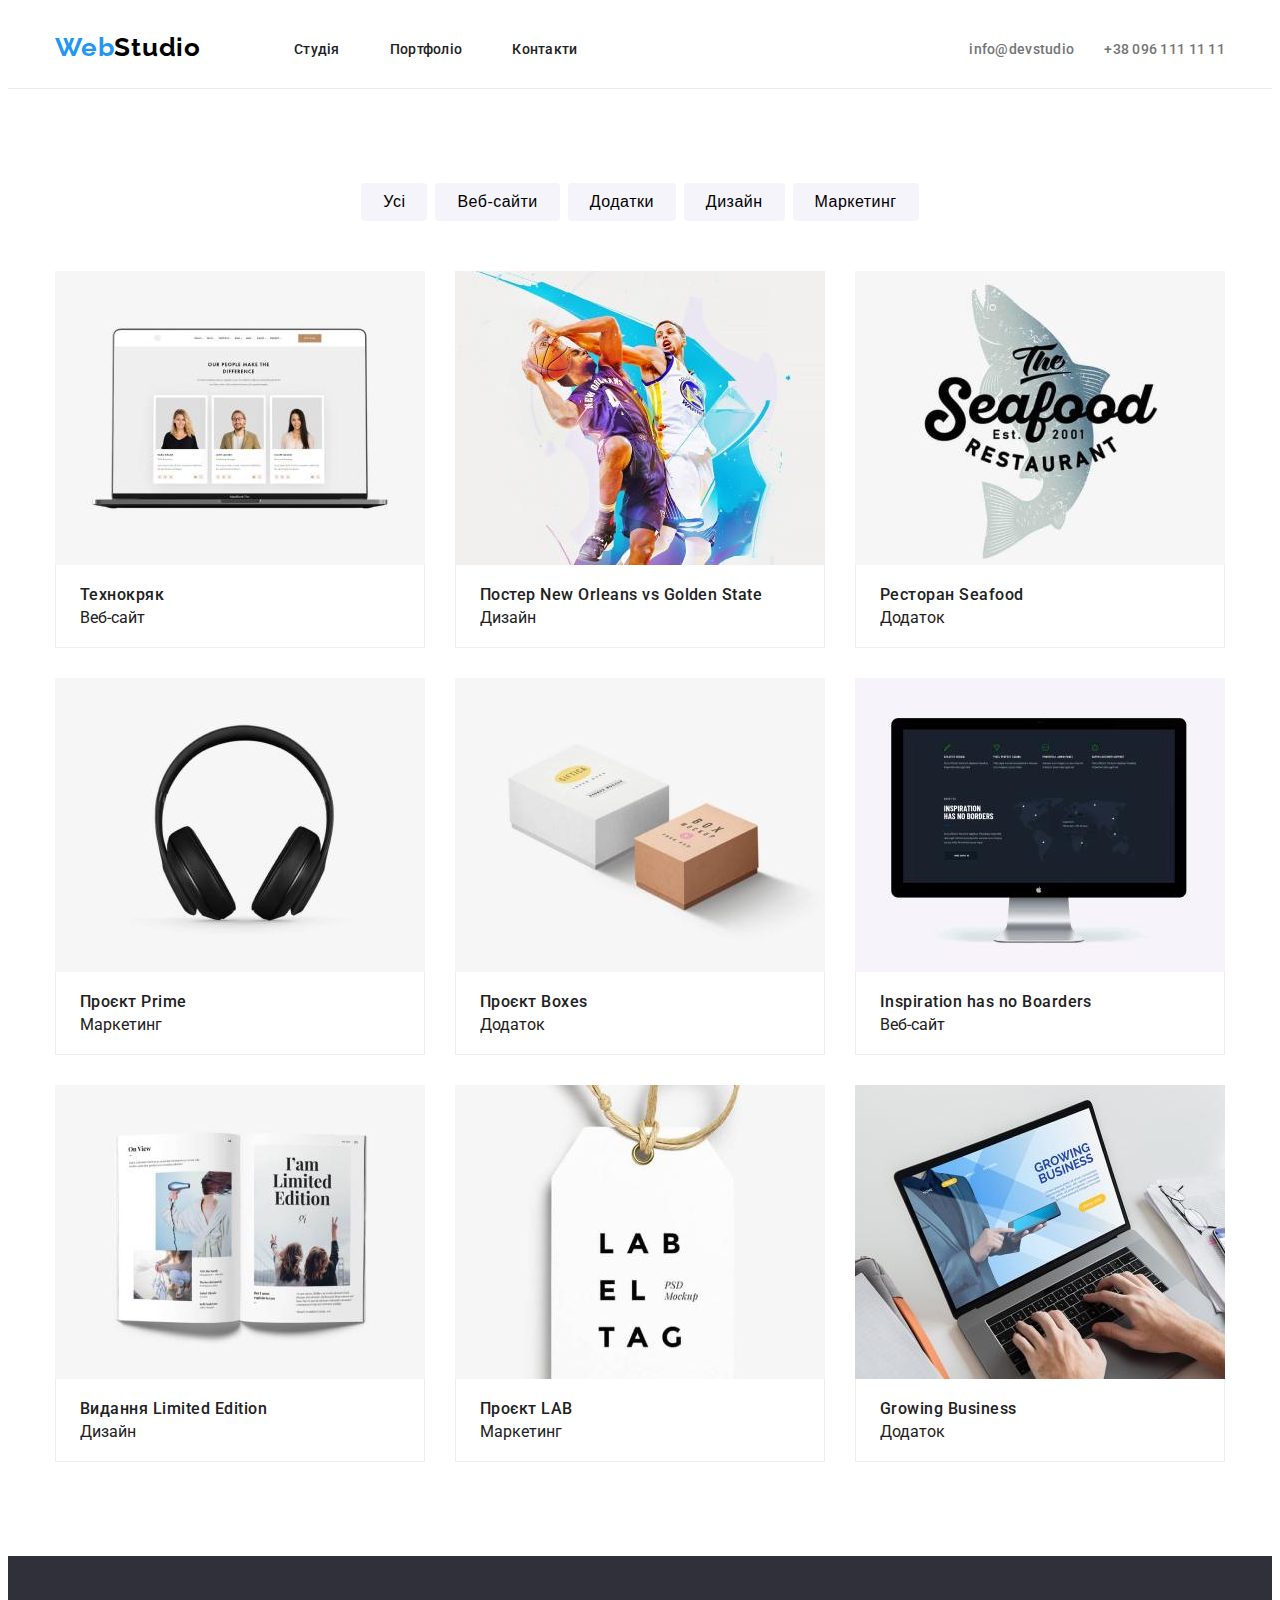
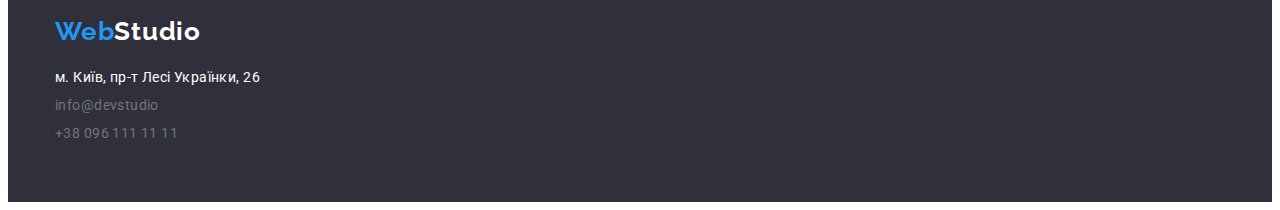
==== commit 7609af45: "finish HW3 ready for checking first try)))" ====
--- a/portfolio.html
+++ b/portfolio.html
@@ -66,8 +66,10 @@
                 alt="img"
                 width="370"
               />
-              <h3 class="our-works">Технокряк</h3>
-              <p class="work-type">Веб-сайт</p>
+              <div class="portfolio-list-item-description">
+                <h3 class="our-works">Технокряк</h3>
+                <p class="work-type">Веб-сайт</p>
+              </div>
             </li>
             <li class="portfolio-list-item">
               <img
@@ -75,8 +77,10 @@
                 alt="img"
                 width="370"
               />
-              <h3 class="our-works">Постер New Orleans vs Golden State</h3>
-              <p class="work-type">Дизайн</p>
+              <div class="portfolio-list-item-description">
+                <h3 class="our-works">Постер New Orleans vs Golden State</h3>
+                <p class="work-type">Дизайн</p>
+              </div>
             </li>
             <li class="portfolio-list-item">
               <img
@@ -84,8 +88,10 @@
                 alt="img"
                 width="370"
               />
-              <h3 class="our-works">Ресторан Seafood</h3>
-              <p class="work-type">Додаток</p>
+              <div class="portfolio-list-item-description">
+                <h3 class="our-works">Ресторан Seafood</h3>
+                <p class="work-type">Додаток</p>
+              </div>
             </li>
             <li class="portfolio-list-item">
               <img
@@ -93,8 +99,10 @@
                 alt="img"
                 width="370"
               />
-              <h3 class="our-works">Проєкт Prime</h3>
-              <p class="work-type">Маркетинг</p>
+              <div class="portfolio-list-item-description">
+                <h3 class="our-works">Проєкт Prime</h3>
+                <p class="work-type">Маркетинг</p>
+              </div>
             </li>
             <li class="portfolio-list-item">
               <img
@@ -102,8 +110,10 @@
                 alt="img"
                 width="370"
               />
-              <h3 class="our-works">Проєкт Boxes</h3>
-              <p class="work-type">Додаток</p>
+              <div class="portfolio-list-item-description">
+                <h3 class="our-works">Проєкт Boxes</h3>
+                <p class="work-type">Додаток</p>
+              </div>
             </li>
             <li class="portfolio-list-item">
               <img
@@ -111,8 +121,10 @@
                 alt="img"
                 width="370"
               />
-              <h3 class="our-works">Inspiration has no Boarders</h3>
-              <p class="work-type">Веб-сайт</p>
+              <div class="portfolio-list-item-description">
+                <h3 class="our-works">Inspiration has no Boarders</h3>
+                <p class="work-type">Веб-сайт</p>
+              </div>
             </li>
             <li class="portfolio-list-item">
               <img
@@ -120,8 +132,10 @@
                 alt="img"
                 width="370"
               />
-              <h3 class="our-works">Видання Limited Edition</h3>
-              <p class="work-type">Дизайн</p>
+              <div class="portfolio-list-item-description">
+                <h3 class="our-works">Видання Limited Edition</h3>
+                <p class="work-type">Дизайн</p>
+              </div>
             </li>
             <li class="portfolio-list-item">
               <img
@@ -129,8 +143,10 @@
                 alt="img"
                 width="370"
               />
-              <h3 class="our-works">Проєкт LAB</h3>
-              <p class="work-type">Маркетинг</p>
+              <div class="portfolio-list-item-description">
+                <h3 class="our-works">Проєкт LAB</h3>
+                <p class="work-type">Маркетинг</p>
+              </div>
             </li>
             <li class="portfolio-list-item">
               <img
@@ -138,8 +154,10 @@
                 alt="img"
                 width="370"
               />
-              <h3 class="our-works">Growing Business</h3>
-              <p class="work-type">Додаток</p>
+              <div class="portfolio-list-item-description">
+                <h3 class="our-works">Growing Business</h3>
+                <p class="work-type">Додаток</p>
+              </div>
             </li>
           </ul>
         </div>
--- a/css/styles.css
+++ b/css/styles.css
@@ -31,10 +31,12 @@
   max-width: 1170px;
   margin: 0 auto;
   padding: 0 15px;
-  outline:  1px solid tomato;
+  /* outline:  1px solid tomato; */
 }
 .header-page {
   border-bottom: 1px solid var(--border-bottom-color);
+  max-width: 1600px;
+  margin: 0 auto;
 }
 
 .header-container {
@@ -170,6 +172,11 @@
   background-color: var(--btnhover-color);
 }
 
+.what-we-do {
+  max-width: 1600px;
+  margin: 0 auto;
+}
+
 .advantages {
   display: flex;
   padding-top: 94px;
@@ -210,6 +217,8 @@
 
 .our-team {
   background-color: var(--bckgrnd-color);
+  max-width: 1600px;
+  margin: 0 auto;
 }
 
 .our-team-heading {
@@ -303,13 +312,18 @@
   color: var(--bluelite-color);
 }
 
+.portfolio {
+  max-width: 1600px;
+  margin: 0 auto;
+}
+
 .btn-list {
   display: flex;
   justify-content: center;
   gap: 8px;
   padding-top: 94px;
   margin-bottom: 50px;
-  background-color: rgb(122, 64, 185);
+  /* background-color: rgb(122, 64, 185); */
 }
 
 .btn {
@@ -337,21 +351,36 @@
 }
 
 .portfolio {
-  background-color:aqua;
+  /* background-color:aqua; */
 }
 
 .portfolio-list {
   display: flex;
-  justify-content: space-between;
   flex-wrap: wrap;
-  gap: 30px;
-  /* flex-basis: calc((100%-60)/3); */
-  background-color: rgb(250, 215, 215);
+  /* background-color: rgb(250, 215, 215); */
+  padding-bottom: 94px;
 }
 
 .portfolio-list-item {
   background-color: var(--white-color);
-  border: 1px solid var(--border-card-color);
+  margin-right: 30px;
+  margin-bottom: 30px;
+}
+
+.portfolio-list-item:nth-child(3n) {
+  margin-right: 0;
+}
+
+.portfolio-list-item:nth-last-child(-n + 3) {
+  margin-bottom: 0;
+}
+
+.portfolio-list-item-description {
+  border-left: 1px solid var(--border-card-color);
+  border-right: 1px solid var(--border-card-color);
+  border-bottom: 1px solid var(--border-card-color);
+  padding: 20px 24px;
+  margin-top: -4px;
 }
 
 .our-works   {
@@ -359,16 +388,17 @@
   font-weight: 500;
   line-height: 1.2;
   letter-spacing: 0.03em;
-}
+  margin-bottom: 4px;
 
 .work-type {
   font-size: 16px;
   line-height: 1.2;
   letter-spacing: 0.03em;
   color: var(--secondary-color);
-}
-
-
-
-
-
+  padding: 0 24px 20px;
+}
+
+
+
+
+
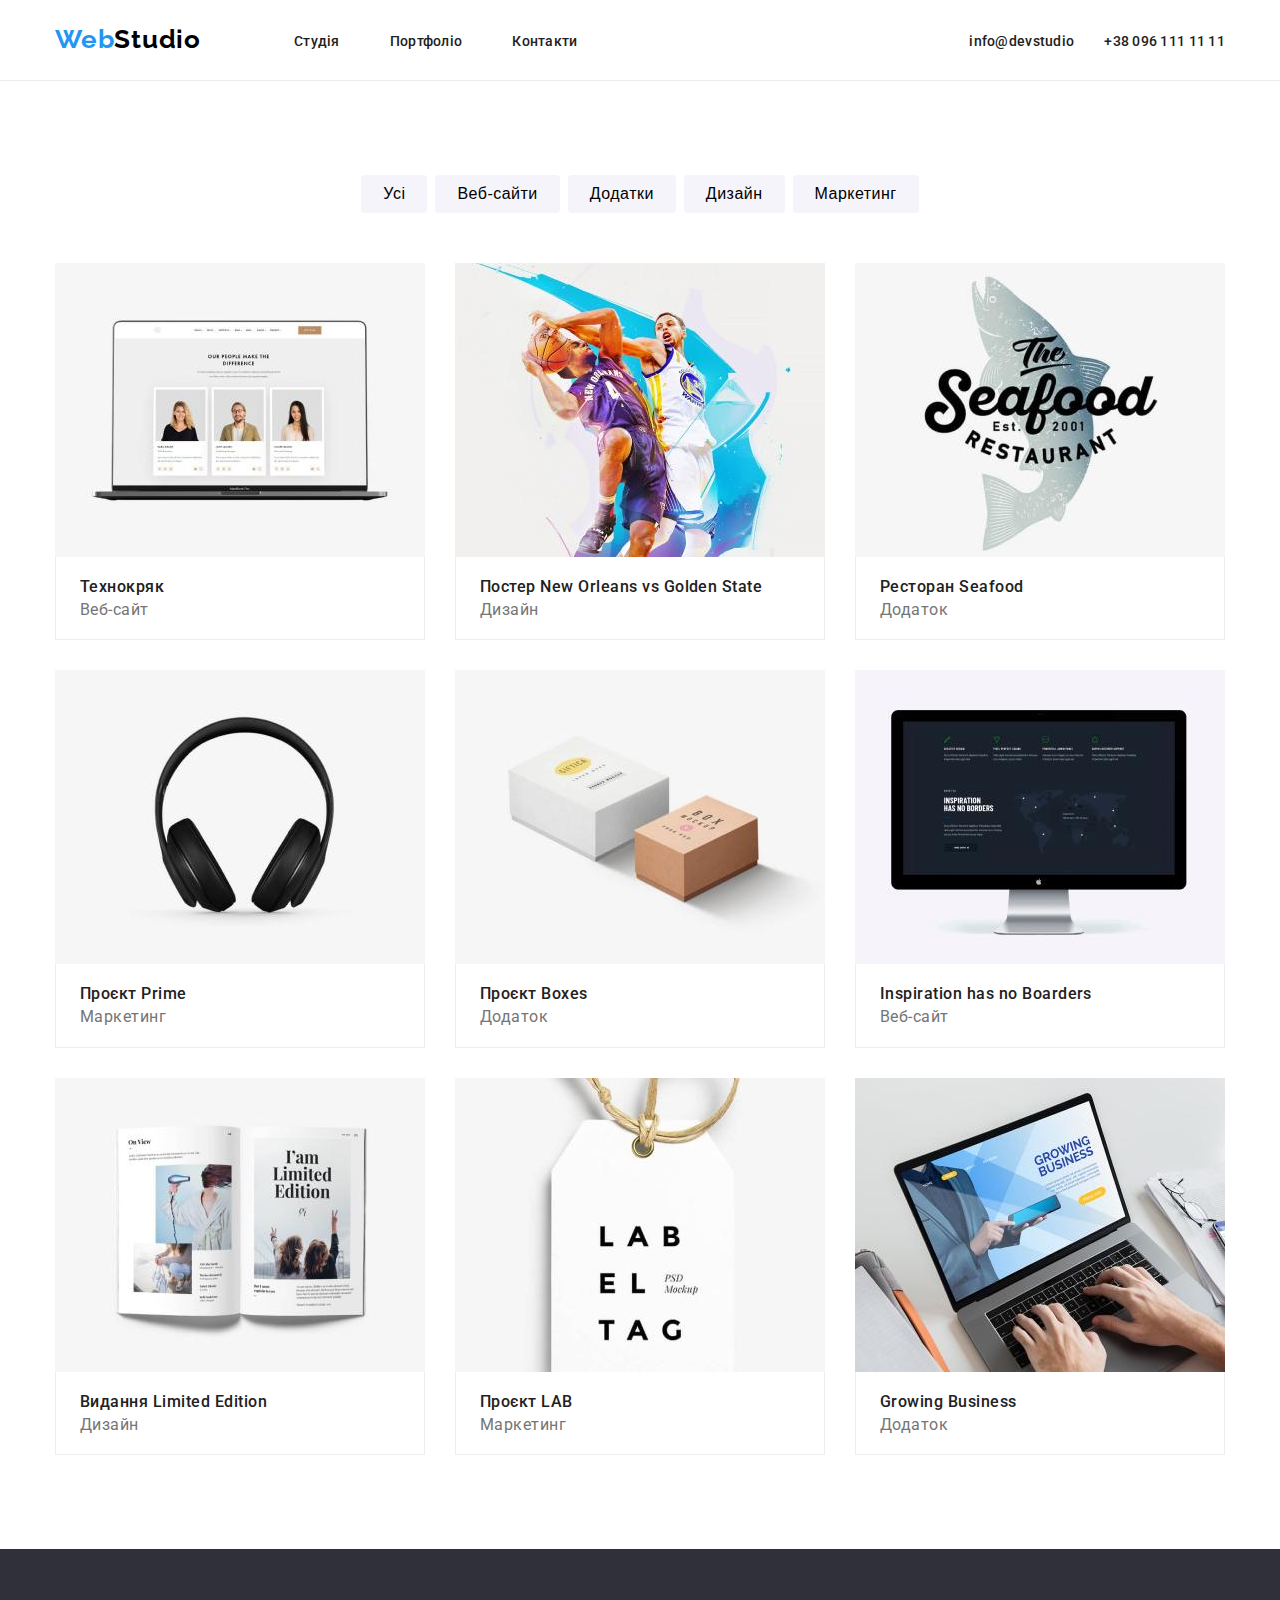
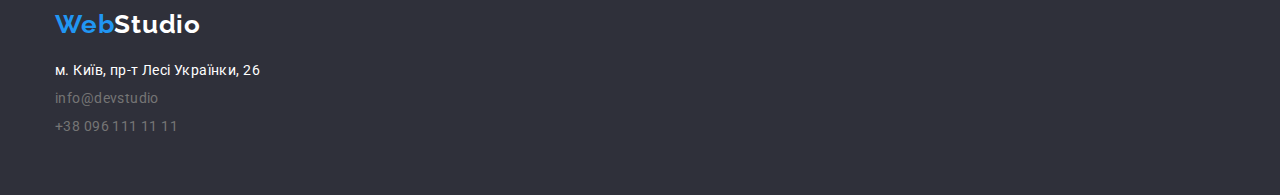
==== commit bcee070e: "fixed some mistakes plus added comments to css file" ====
--- a/portfolio.html
+++ b/portfolio.html
@@ -17,7 +17,9 @@
     <header class="header-page">
       <div class="container">
         <div class="header-container">
-          <a class="link-logo" href="./index.html"><span>Web</span>Studio</a>
+          <a class="link-logo" href="./index.html"
+            ><span class="web-word">Web</span>Studio</a
+          >
           <nav>
             <ul class="link-nav">
               <li><a class="link" href="./index.html">Студія</a></li>
@@ -163,16 +165,16 @@
         </div>
       </section>
     </main>
-    <footer class="page-bottom">
+    <footer class="page-footer">
       <div class="container">
-        <a class="link-logo-bottom" href="./index.html"
+        <a class="link-logo-footer" href="./index.html"
           ><span class="web-word">Web</span>Studio</a
         >
         <address class="contacts">
-          <ul class="link-contacts page-footer">
+          <ul class="link-contacts contacts-footer">
             <li class="location">
               <a
-                class="link-bottom"
+                class="link-footer"
                 href="https://goo.gl/maps/7kxBD52CgUuhiN939"
                 target="_blank"
                 rel="noopener nofollow noreferrer"
@@ -180,12 +182,12 @@
               >
             </li>
             <li class="link-contacts-item">
-              <a class="link-bottom" href="mailto:info@devstudio.com"
+              <a class="link-footer" href="mailto:info@devstudio.com"
                 >info@devstudio</a
               >
             </li>
             <li class="link-contacts-item">
-              <a class="link-bottom" href="tel:+380961111111"
+              <a class="link-footer" href="tel:+380961111111"
                 >+38 096 111 11 11</a
               >
             </li>
--- a/css/styles.css
+++ b/css/styles.css
@@ -1,3 +1,11 @@
+/* спочатку йдуть властивості для index.html потім для portfolio.html починаючи зі строки 352 */
+
+*,
+*::before,
+*::after {
+  box-sizing: border-box;
+}
+
 :root {
   --primary-color: #212121;
   --secondary-color: #757575;
@@ -16,6 +24,7 @@
 body {
   font-family: var(--main-font-family);
   color: var(--primary-color);
+  margin: 0;
 }
 
 ul {
@@ -28,43 +37,37 @@
 }
 
 .container {
-  max-width: 1170px;
-  margin: 0 auto;
+  max-width: 1200px;
+  margin-right: auto;
+  margin-left: auto;
   padding: 0 15px;
-  /* outline:  1px solid tomato; */
-}
+}
+
+/* клаc тегу header */
 .header-page {
   border-bottom: 1px solid var(--border-bottom-color);
-  max-width: 1600px;
-  margin: 0 auto;
-}
-
+}
+
+/* div обгортка логотипу та навігації хедера */
 .header-container {
   display: flex;
   align-items: center;
-  margin: 0;
-  max-height: 80px;
-}
-
+}
+
+/* список навігації (хедер) */
 .link-nav {
   display: flex;
-  margin-right: auto;
-  margin-top: 0;
-  margin-bottom: 0;
-  padding: 32px 0;
   gap: 50px;
 }
 
-.link-contacts {
+/* список що йде зразу за списком навігаціїї(email та tel) (хедер) */
+.link-contacts {  
   display: flex;
   margin-left: auto;
-  padding-top: 32px;
-  padding-bottom: 32px;
   gap: 30px;
 }
 
-
-
+/* приховані заголовоки */
 .visually-hidden {
   position: absolute;
   white-space: nowrap;
@@ -78,10 +81,7 @@
   margin: -1px;
 }
 
-.contacts {
-  font-style: normal;
-}
-
+/* посилання-логотип (хедер) */
 .link-logo {
   font-family: var(--additional-font-family);
   font-size: 26px;
@@ -94,10 +94,12 @@
   padding: 24px 0 25px 0px;
 }
 
-.link-logo > span {
+/* span обгортка у логотипі слова Web (хедер і футер) */
+.web-word {
   color: var(--bluelite-color);
 }
 
+/* елементи списку навігації та списку з email та tel (хедер) */
 .link {
   font-size: 14px;
   font-weight: 500;
@@ -105,27 +107,23 @@
   letter-spacing: 0.02em;
   color: var(--primary-color);
   text-decoration: none;
-}
+  padding: 32px 0;
+}
+
+/* посилання при ховері (хедер) */
 .link:hover {
   color: var(--bluelite-color);
 }
 
+/* посилання при фокусі (хедер) */
 .link:focus {
   color: var(--bluelite-color);
 }
 
-.link-contacts .link {
-  color: var(--secondary-color);
-}
-
-.link-contacts .link:hover {
-  color:var(--bluelite-color);
-}
-
-.link-contacts .link:focus {
-  color: var(--bluelite-color);
-}
-
+
+/* Властивості для сорінки index.html */
+
+/* секція hero(далі герой) (мейн) */
 .hero {
   background-color: var(--banner-color);
   color: var(--white-color);
@@ -133,16 +131,10 @@
   max-width: 1600px;
   margin-right: auto;
   margin-left: auto;
-}
-
-.hero-container {
-  display: flex;
-  flex-direction: column;
-  align-items: center;
-  gap: 30px;
-}
-
-
+  padding: 200px 0;
+}
+
+/* заголовок h1 секці герой (мейн) */
 .hero-heading {
     font-size: 44px;
     font-weight: 900;
@@ -150,10 +142,11 @@
     text-transform: uppercase;
     letter-spacing: 0.06em;
     text-align: center;
-    padding: 200px 452px 0;
-    
-}
-
+    max-width: 696px;
+    margin: 0 auto 30px;
+}
+
+/* кнопка у секціїї герой (мейн) */
 .hero-btn {
   display: flex;
   background-color: var(--bluelite-color);
@@ -165,24 +158,32 @@
   padding: 10px 32px;
   box-shadow: 0 4px 4px rgba(0, 0, 0, 0.15);
   border-radius: 4px;
-  margin-bottom: 200px;
-  
- }
+  margin: 0 auto;
+}
+
+/* кнопка при ховері (герой) */
 .hero-btn:hover {
   background-color: var(--btnhover-color);
 }
 
-.what-we-do {
-  max-width: 1600px;
-  margin: 0 auto;
-}
-
+/* кнопка при фокусі (герой) */
+.hero-btn:focus {
+background-color: var(--btnhover-color);
+}
+
+/* секція клас "advantages" (мейн) */
 .advantages {
-  display: flex;
   padding-top: 94px;
+  /* background-color: red; */
+}
+
+/* список секціїї advantages (мейн) */
+.advantages-list {
+  display: flex;
   gap: 30px;
 }
 
+/* заголовок h3 в елементах списку секціїї advantages (мейн) */
 .points {
   font-size: 14px;
   line-height: 1.1;
@@ -191,15 +192,22 @@
   margin-bottom: 10px;
  }
 
+ /* абзац p в елементах списку секціїї advantages (мейн) */
 .description {
   font-size: 14px;
   line-height: 1.7;
   letter-spacing: 0.03em;
   color: var(--secondary-color);
-  margin-bottom: 118px;
-}
-
-.our-job-heading {
+}
+
+/* секція з класом "what-we-do" (мейн) */
+.what-we-do {
+  padding-top: 94px;
+  /* background-color: teal; */
+}
+
+/* заголовок h2 секції "what-we-do"(мейн) */
+.what-we-do-heading {
   font-size: 36px;
   line-height: 1.2;
   letter-spacing: 0.03em;
@@ -207,7 +215,8 @@
   margin-bottom: 50px;
 }
 
-.our-job-items {
+/* список секції "what-we-do"(мейн) */
+.what-we-do-list {
   display: flex;
   justify-content: space-between;
   max-height: 294px;
@@ -215,40 +224,52 @@
   
 }
 
+/* секція з класом "our-team" (мейн) */
 .our-team {
   background-color: var(--bckgrnd-color);
-  max-width: 1600px;
-  margin: 0 auto;
-}
-
+  padding-top: 94px;
+  padding-bottom: 94px;
+}
+
+/* заголовок h2 секції "our-team" (мейн) */
 .our-team-heading {
   font-size: 36px;
   line-height: 1.2;
   letter-spacing: 0.03;
   text-align: center;
-  padding-top: 94px;
   margin-bottom: 50px;
 }
 
-.our-team-workers {
+/* список секції "our-team"(мейн) */
+.our-team-list {
   display: flex;
   gap: 30px;
-  padding-bottom: 94px;
-}
-
-.our-team-worker {
+}
+
+/* елементи списку секції "our-team"(мейн) */
+.our-team-list-item {
   background-color: var(--white-color);
   box-shadow: 0px 1px 3px rgba(0, 0, 0, 0.12), 0px 1px 1px rgba(0, 0, 0, 0.14), 0px 2px 1px rgba(0, 0, 0, 0.2);
   border-radius: 0px 0px 4px 4px;
 }
 
+/* div обгортка заголовку h3 та абзацу p елемента списку секції "our-team" (мейн) */
+.our-team-description {
+  text-align: center;
+  padding: 30px 0;
+  margin-top: -4px;
+}
+
+/* заголовок h3 в елементі списку секції "our-team" (мейн) */
 .worker {
   font-size: 16px;
   font-weight: 500;
   line-height: 1.2;
   letter-spacing: 0.03em;
-}
-
+  margin-bottom: 10px;
+ }
+
+ /* абзац h3 в елементі списку секції "our-team" (мейн) */
 .position {
     font-size: 16px;
     line-height: 1.2;
@@ -256,31 +277,53 @@
     color: var(--secondary-color);
 }
 
-.page-bottom {
+/* клас тегу footer */
+.page-footer {
   background-color: var(--banner-color);
-  max-width: 1600px;
-  margin: 0 auto;
-}
-
-.page-footer {
+}
+
+/* посилання логотип у футері */
+.link-logo-footer {
+  font-family: var(--additional-font-family);
+  font-size: 26px;
+  font-weight: 700;
+  line-height: 1.2;
+  letter-spacing: 0.03em;
+  color: var(--white-color);
+  text-decoration: none;
+  display: inline-block;
+  padding-top: 60px;
+}
+
+/* тег <address> у футері*/
+.contacts {
+  font-style: normal;
+}
+
+/* ще одна назва класу для списку тегу address у футері */
+.contacts-footer {
   display: inline-block;
   padding-top: 20px;
   padding-bottom: 60px;
 }
 
+/* перший елемент списку у тезі address: адреса з посиланням на гугл карту (футер) */
 .location {
   margin-bottom: 9px;
 }
 
+/* посилання першого елементу списку у тезі address (футер) */
+.location .link-footer {
+  color: var(--white-color);
+}
+
+/* інші елементи списку у тезі address email та tel (футер) */
 .link-contacts-item:not(:last-child) {
   margin-bottom: 9px;
 }
 
-.location .link-bottom {
-  color: var(--white-color);
-}
-
-.link-bottom {
+/* посилання елементів списку у тезі address (футер) */
+.link-footer {
   font-size: 14px;
   line-height: 1.2;
   letter-spacing: 0.03em;
@@ -288,44 +331,40 @@
   text-decoration: none;
 }
 
-.link-bottom:hover {
+/*ховер посилання елементів списку у тезі address (футер) */
+.link-footer:hover {
   color: var(--bluelite-color);
 }
 
-.link-bottom:focus {
+/*фокус посилання елементів списку у тезі address (футер) */
+.link-footer:focus {
   color: var(--bluelite-color);
 }
 
-.link-logo-bottom {
-  font-family: var(--additional-font-family);
-  font-size: 26px;
-  font-weight: 700;
-  line-height: 1.2;
-  letter-spacing: 0.03em;
-  color: var(--white-color);
-  text-decoration: none;
-  display: inline-block;
-  padding-top: 60px;
-}
-
-.link-logo-bottom > span {
-  color: var(--bluelite-color);
-}
-
+
+/* Властивості стилів прописані вище для файлу index.html.
+Крім властивостей хедеру та футеру, а також: "div class="container""
+та іншим, що стоять вище селектору ".container" у цьому файлі,
+які підходять як для index.html
+так і для portfolio.html*/
+
+
+/* Властивості для мейну файлу portfolio.html */
+
+/* секція з класом "portfolio" (мейн) */
 .portfolio {
-  max-width: 1600px;
-  margin: 0 auto;
-}
-
+  padding: 94px 0;
+}
+
+/* список кнопок секції з класом "portfolio"(мейн) */
 .btn-list {
   display: flex;
   justify-content: center;
   gap: 8px;
-  padding-top: 94px;
   margin-bottom: 50px;
-  /* background-color: rgb(122, 64, 185); */
-}
-
+}
+
+/* кнопка секції з класом "portfolio"(мейн) */
 .btn {
   background-color: var(--bckgrnd-color);
   font-weight: 500;
@@ -338,43 +377,42 @@
   padding: 6px 22px;
 }
 
-
-
+/* ховер кнопки секції з класом "portfolio"(мейн) */
 .btn:hover {
   background-color: var(--bluelite-color);
   color: var(--white-color);
 }
 
+/* фокус кнопки секції з класом "portfolio"(мейн) */
 .btn:focus {
   background-color: var(--bluelite-color);
   color: var(--white-color);
 }
 
-.portfolio {
-  /* background-color:aqua; */
-}
-
+/* список елементів секції з класом "portfolio"(мейн) */
 .portfolio-list {
   display: flex;
   flex-wrap: wrap;
-  /* background-color: rgb(250, 215, 215); */
-  padding-bottom: 94px;
-}
-
+}
+
+/* елемент списку секції з класом "portfolio"(мейн) */
 .portfolio-list-item {
   background-color: var(--white-color);
   margin-right: 30px;
   margin-bottom: 30px;
 }
 
+/* кожний третій елемент списку секції з класом "portfolio"(мейн) */
 .portfolio-list-item:nth-child(3n) {
   margin-right: 0;
 }
 
+/* останні три елемента списку секції з класом "portfolio"(мейн) */
 .portfolio-list-item:nth-last-child(-n + 3) {
   margin-bottom: 0;
 }
 
+/* div обгортка заголовку h3 та абзацу p елементів списку секції з класом "portfolio"(мейн) */
 .portfolio-list-item-description {
   border-left: 1px solid var(--border-card-color);
   border-right: 1px solid var(--border-card-color);
@@ -383,22 +421,24 @@
   margin-top: -4px;
 }
 
+/* заголовок h3 елементів списку секції з класом "portfolio"(мейн) */
 .our-works   {
   font-size: 16px;
   font-weight: 500;
   line-height: 1.2;
   letter-spacing: 0.03em;
   margin-bottom: 4px;
-
+}
+
+/* абзац h3 елементів списку секції з класом "portfolio"(мейн) */
 .work-type {
   font-size: 16px;
   line-height: 1.2;
   letter-spacing: 0.03em;
   color: var(--secondary-color);
-  padding: 0 24px 20px;
-}
-
-
-
-
-
+}
+
+
+
+
+
